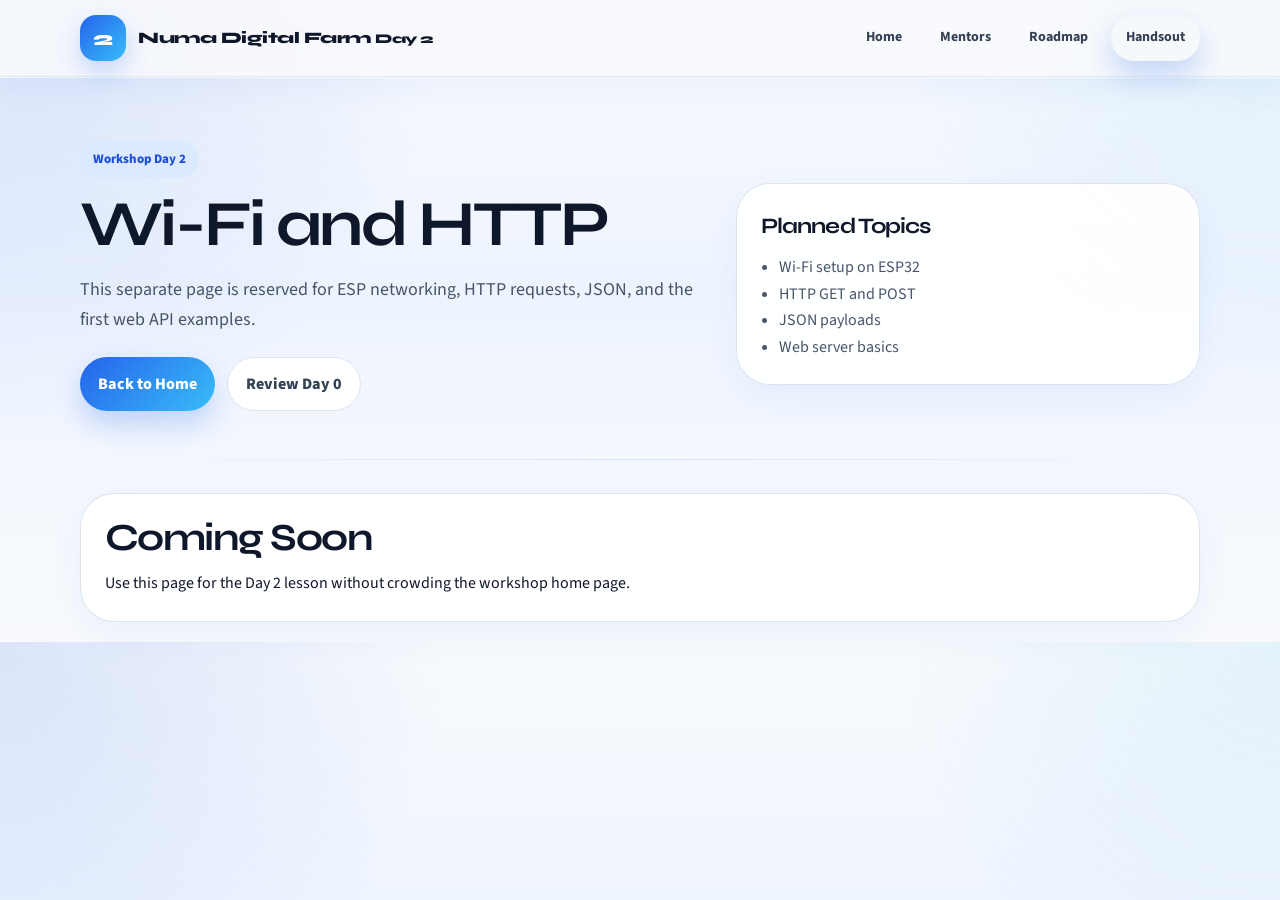
==== day2.html @ 46e3da44 "Add HTML and CSS files for Days 5 to 7 of the IoT Workshop, including navigation and content structu" ====
<!DOCTYPE html>
<html lang="en">
<head>
  <meta charset="UTF-8" />
  <meta name="viewport" content="width=device-width, initial-scale=1.0" />
  <title>Day 2 - IoT Workshop</title>
  <link href="https://fonts.googleapis.com/css2?family=Syne:wght@400;500;600;700;800&family=Source+Sans+Pro:wght@400;600;700&display=swap" rel="stylesheet">
  <link rel="stylesheet" href="styles.css" />
</head>
<body>
  <header class="topbar">
    <div class="container navbar">
      <a class="brand" href="index.html">
        <span class="brand-mark">2</span>
        <span>
          Numa Digital Farm
          <small>Day 2</small>
        </span>
      </a>
      <nav class="nav-links" aria-label="Primary navigation">
        <a href="index.html#home">Home</a>
        <a href="index.html#mentors">Mentors</a>
        <a href="index.html#roadmap">Roadmap</a>
        <details class="handsout-menu">
          <summary class="handsout-trigger btn btn-primary">Handsout</summary>
          <div class="handsout-dropdown" aria-label="Handsout days">
            <a href="day0.html">Day 0 - Foundation</a>
            <a href="day1.html">Day 1 - Arduino Basics</a>
            <a href="day2.html">Day 2 - Wi-Fi and HTTP</a>
            <a href="day3.html">Day 3 - MQTT Messaging</a>
            <a href="day4.html">Day 4 - Sensor Data</a>
            <a href="day5.html">Day 5 - ESP-NOW</a>
            <a href="day6.html">Day 6 - RFID and Modules</a>
            <a href="day7.html">Day 7 - Final Prototype</a>
          </div>
        </details>
      </nav>
    </div>
  </header>
  <main class="container">
    <section class="hero"><div class="hero-grid"><div><div class="badge">Workshop Day 2</div><h1>Wi-Fi and HTTP</h1><p class="lead">This separate page is reserved for ESP networking, HTTP requests, JSON, and the first web API examples.</p><div class="actions"><a class="btn btn-primary" href="index.html">Back to Home</a><a class="btn btn-ghost" href="day0.html">Review Day 0</a></div></div><aside class="panel"><h3>Planned Topics</h3><ul style="padding-left:18px;"><li>Wi-Fi setup on ESP32</li><li>HTTP GET and POST</li><li>JSON payloads</li><li>Web server basics</li></ul></aside></div></section>
    <section class="section"><div class="panel"><h2>Coming Soon</h2><p>Use this page for the Day 2 lesson without crowding the workshop home page.</p></div></section>
  </main>
</body>
</html>
---- styles.css ----
* {
  box-sizing: border-box;
  margin: 0;
  padding: 0;
}

:root {
  --primary: #2563eb;
  --primary-dark: #1d4ed8;
  --primary-soft: #dbeafe;
  --accent: #f59e0b;
  --accent-soft: #fef3c7;
  --text: #0f172a;
  --muted: #475569;
  --surface: #ffffff;
  --surface-alt: #f8fafc;
  --border: #dbe4ee;
  --shadow: 0 20px 45px rgba(37, 99, 235, 0.12);
  --radius: 24px;
}

html {
  scroll-behavior: smooth;
}

body {
  font-family: "Source Sans Pro", Arial, sans-serif;
  color: var(--text);
  line-height: 1.65;
  background:
    radial-gradient(circle at top left, rgba(37, 99, 235, 0.14), transparent 28rem),
    radial-gradient(circle at top right, rgba(14, 165, 233, 0.09), transparent 24rem),
    linear-gradient(180deg, #f8fafc 0%, #eef4ff 45%, #f8fafc 100%);
}

a {
  color: inherit;
  text-decoration: none;
}

img {
  max-width: 100%;
  display: block;
}

.container {
  width: min(1120px, calc(100% - 32px));
  margin: 0 auto;
}

.topbar {
  position: sticky;
  top: 0;
  z-index: 10;
  backdrop-filter: blur(16px);
  background: rgba(248, 250, 252, 0.85);
  border-bottom: 1px solid rgba(219, 228, 238, 0.85);
  box-shadow: 0 1px 0 rgba(255, 255, 255, 0.75), 0 12px 30px rgba(37, 99, 235, 0.05);
}

.navbar {
  min-height: 76px;
  display: flex;
  align-items: center;
  justify-content: space-between;
  gap: 18px;
}

.brand {
  display: flex;
  align-items: center;
  gap: 12px;
  font-family: Syne, Arial, sans-serif;
  font-weight: 800;
  letter-spacing: -0.03em;
}

.brand-mark {
  width: 46px;
  height: 46px;
  border-radius: 16px;
  display: grid;
  place-items: center;
  color: white;
  background: linear-gradient(135deg, var(--primary), #38bdf8);
  box-shadow: 0 10px 24px rgba(37, 99, 235, 0.24);
  font-size: 20px;
}

.nav-links {
  display: flex;
  flex-wrap: wrap;
  align-items: center;
  gap: 8px;
}

.nav-links a,
.nav-links button,
.nav-links summary {
  padding: 11px 15px;
  border-radius: 999px;
  font-size: 14px;
  font-weight: 700;
  color: #334155;
  transition: 0.2s ease;
}

.nav-links a:hover,
.nav-links button:hover,
.nav-links summary:hover {
  background: #dbeafe;
  color: var(--primary-dark);
}

.nav-links a:focus-visible,
.nav-links button:focus-visible,
.nav-links summary:focus-visible,
.handsout-dropdown a:focus-visible,
.btn:focus-visible {
  outline: 3px solid rgba(37, 99, 235, 0.28);
  outline-offset: 2px;
}

.nav-links button,
.nav-links summary {
  border: 0;
  background: transparent;
  cursor: pointer;
  list-style: none;
}

.nav-links summary::-webkit-details-marker {
  display: none;
}

.nav-links summary::marker {
  content: "";
}

.handsout-menu {
  position: relative;
}

.handsout-trigger {
  display: inline-flex;
  align-items: center;
  gap: 8px;
  color: white;
  background: linear-gradient(135deg, var(--primary), #38bdf8);
  box-shadow: 0 14px 28px rgba(37, 99, 235, 0.22);
  position: relative;
  overflow: hidden;
}

.handsout-trigger::after {
  content: "";
  position: absolute;
  inset: 0;
  background: linear-gradient(115deg, transparent 0%, rgba(255, 255, 255, 0.32) 48%, transparent 56%);
  transform: translateX(-120%);
  transition: transform 0.45s ease;
}

.handsout-menu:hover .handsout-trigger::after,
.handsout-menu[open] .handsout-trigger::after {
  transform: translateX(120%);
}

.handsout-trigger:hover,
.handsout-menu[open] .handsout-trigger {
  color: white;
  background: linear-gradient(135deg, var(--primary-dark), #0284c7);
}

.handsout-dropdown {
  position: absolute;
  top: calc(100% + 10px);
  right: 0;
  min-width: 220px;
  padding: 10px;
  border-radius: 20px;
  border: 1px solid var(--border);
  background: rgba(255, 255, 255, 0.98);
  box-shadow: var(--shadow);
  display: grid;
  gap: 6px;
  z-index: 20;
}

.handsout-dropdown a {
  padding: 10px 12px;
  border-radius: 14px;
  font-size: 13px;
  font-weight: 800;
  color: #334155;
}

.handsout-dropdown a:hover {
  background: #eff6ff;
  color: var(--primary-dark);
}

section.section,
section.hero {
  position: relative;
  scroll-margin-top: 96px;
}

section.section::before,
section.hero::before {
  content: "";
  position: absolute;
  left: 0;
  right: 0;
  top: 0;
  height: 1px;
  background: linear-gradient(90deg, transparent, rgba(37, 99, 235, 0.14), transparent);
  pointer-events: none;
}

section.section > .container,
section.hero > .container {
  position: relative;
  z-index: 1;
}

.hero {
  padding: 64px 0 32px;
}

.hero-grid {
  display: grid;
  grid-template-columns: 1.15fr 0.85fr;
  gap: 28px;
  align-items: center;
}

.badge {
  display: inline-flex;
  align-items: center;
  gap: 8px;
  padding: 8px 13px;
  border-radius: 999px;
  background: var(--primary-soft);
  color: var(--primary-dark);
  font-size: 13px;
  font-weight: 800;
  margin-bottom: 16px;
}

h1,
h2,
h3,
h4 {
  font-family: Syne, Arial, sans-serif;
  letter-spacing: -0.04em;
}

h1 {
  font-size: clamp(42px, 5vw, 68px);
  line-height: 0.98;
  margin-bottom: 18px;
}

h2 {
  font-size: clamp(28px, 3vw, 42px);
  line-height: 1.05;
  margin-bottom: 12px;
}

h3 {
  font-size: 22px;
  margin-bottom: 10px;
}

.lead {
  font-size: 18px;
  color: var(--muted);
  max-width: 720px;
}

.actions {
  display: flex;
  flex-wrap: wrap;
  gap: 12px;
  margin: 22px 0 16px;
}

.btn {
  display: inline-flex;
  align-items: center;
  justify-content: center;
  gap: 8px;
  padding: 13px 18px;
  border-radius: 999px;
  border: 0;
  font-weight: 800;
  cursor: pointer;
  transition: 0.22s ease;
}

.btn-primary {
  background: linear-gradient(135deg, var(--primary), #38bdf8);
  color: white;
  box-shadow: 0 14px 28px rgba(37, 99, 235, 0.24);
}

.btn-primary:hover {
  transform: translateY(-2px);
  box-shadow: 0 18px 32px rgba(37, 99, 235, 0.28);
}

.btn-ghost {
  background: white;
  border: 1px solid var(--border);
  color: #334155;
}

.btn-ghost:hover {
  background: #eff6ff;
  border-color: #bfdbfe;
}

.pills {
  display: flex;
  flex-wrap: wrap;
  gap: 10px;
}

.pill {
  padding: 8px 11px;
  border-radius: 999px;
  background: rgba(255, 255, 255, 0.86);
  border: 1px solid var(--border);
  color: #475569;
  font-size: 13px;
  font-weight: 700;
}

.panel {
  background: rgba(255, 255, 255, 0.92);
  border: 1px solid rgba(219, 228, 238, 0.95);
  border-radius: 34px;
  padding: 24px;
  box-shadow: var(--shadow);
}

.panel.soft {
  background: linear-gradient(135deg, rgba(204, 251, 241, 0.5), rgba(254, 243, 199, 0.4));
}

.hero-panel {
  background: rgba(255, 255, 255, 0.9);
  border: 1px solid rgba(219, 228, 238, 0.95);
  border-radius: 34px;
  padding: 24px;
  box-shadow: var(--shadow);
}

.hero-note {
  color: #64748b;
  font-size: 14px;
}

.home-hero {
  padding-top: 70px;
}

.kpi-grid,
.card-grid,
.page-grid,
.two-col,
.three-col {
  display: grid;
  gap: 16px;
}

.card-grid {
  grid-template-columns: repeat(3, 1fr);
}

.page-grid {
  grid-template-columns: repeat(4, 1fr);
}

.two-col {
  grid-template-columns: repeat(2, 1fr);
}

.three-col {
  grid-template-columns: repeat(3, 1fr);
}

.card,
.info-card,
.day-card,
.note,
.callout {
  background: rgba(255, 255, 255, 0.94);
  border: 1px solid var(--border);
  border-radius: var(--radius);
  padding: 18px;
  box-shadow: 0 12px 28px rgba(15, 23, 42, 0.06);
}

.trainer-card {
  min-height: 100%;
}

.mentor-band {
  display: grid;
  gap: 16px;
  padding: 18px;
  border-radius: 28px;
  border: 1px solid rgba(37, 99, 235, 0.12);
  background: linear-gradient(180deg, rgba(255, 255, 255, 0.9), rgba(239, 246, 255, 0.7));
}

.resource-banner {
  padding: 11px 16px;
  border-radius: 999px;
  border: 1px solid rgba(37, 99, 235, 0.14);
  background: linear-gradient(135deg, rgba(239, 246, 255, 0.95), rgba(219, 234, 254, 0.95));
  color: #1e3a8a;
  font-weight: 800;
  font-size: 14px;
  letter-spacing: -0.01em;
  text-align: center;
}

.mentor-grid {
  display: grid;
  grid-template-columns: repeat(2, minmax(0, 1fr));
  gap: 14px;
}

.mentor-card {
  display: flex;
  gap: 14px;
  align-items: flex-start;
  padding: 20px;
  border-radius: 24px;
  background: rgba(255, 255, 255, 0.92);
  border: 1px solid rgba(37, 99, 235, 0.12);
  box-shadow: none;
}

.mentor-card-left {
  border-top: 2px solid rgba(37, 99, 235, 0.38);
}

.mentor-card-right {
  border-top: 2px solid rgba(14, 165, 233, 0.34);
}

.trainer-meta {
  display: grid;
  gap: 8px;
}

.profile-links {
  display: flex;
  flex-wrap: wrap;
  gap: 8px;
  margin-top: 10px;
}

.profile-link {
  display: inline-flex;
  align-items: center;
  gap: 6px;
  padding: 8px 11px;
  border-radius: 999px;
  background: #eff6ff;
  color: #1d4ed8;
  font-size: 12px;
  font-weight: 800;
  border: 1px solid #dbeafe;
}

.profile-link.secondary {
  background: #f8fafc;
  color: #0f172a;
  border-color: var(--border);
}

.mentor-card .avatar {
  flex: 0 0 58px;
  width: 58px;
  height: 58px;
  border-radius: 20px;
  background: linear-gradient(135deg, var(--primary), #38bdf8);
  color: white;
  display: grid;
  place-items: center;
  font-weight: 900;
  font-size: 18px;
  box-shadow: 0 8px 18px rgba(37, 99, 235, 0.18);
}

.mentor-card h3 {
  margin-bottom: 4px;
}

.mentor-card p {
  margin-bottom: 0;
  line-height: 1.55;
}

.mentor-card .profile-links {
  margin-top: 8px;
}

.mentor-card .tag-row {
  margin-top: 8px;
}

.roadmap-grid {
  display: grid;
  grid-template-columns: repeat(4, 1fr);
  gap: 14px;
}

.roadmap-card {
  position: relative;
  overflow: hidden;
}

.roadmap-card h3 {
  font-size: 18px;
  margin-bottom: 8px;
}

.roadmap-card p {
  color: #64748b;
  font-size: 14px;
}

.roadmap-card .day-number {
  margin-bottom: 10px;
}

.roadmap-card .status-tag {
  display: inline-flex;
  align-items: center;
  gap: 6px;
  padding: 6px 10px;
  border-radius: 999px;
  background: #eff6ff;
  color: #1d4ed8;
  font-size: 11px;
  font-weight: 900;
  margin-top: 12px;
}

.stats-row {
  display: grid;
  grid-template-columns: repeat(3, minmax(0, 1fr));
  gap: 12px;
  margin-top: 18px;
}

.stat {
  padding: 14px;
  border-radius: 18px;
  background: linear-gradient(180deg, #f8fafc, #ffffff);
  border: 1px solid var(--border);
}

.stat strong {
  display: block;
  font-size: 20px;
  color: var(--primary-dark);
  margin-bottom: 4px;
}

.stat span {
  font-size: 13px;
  color: #64748b;
}

.day-card {
  position: relative;
  overflow: hidden;
  cursor: pointer;
  transition: 0.22s ease;
  min-height: 168px;
}

.day-card:hover {
  transform: translateY(-4px);
  border-color: #b6e8e0;
}

.day-number {
  display: inline-grid;
  place-items: center;
  width: 44px;
  height: 44px;
  border-radius: 16px;
  background: var(--primary-soft);
  color: var(--primary-dark);
  font-weight: 900;
  margin-bottom: 14px;
}

.locked {
  position: absolute;
  top: 16px;
  right: 16px;
  padding: 6px 10px;
  border-radius: 999px;
  background: #ffedd5;
  color: #9a3412;
  font-size: 12px;
  font-weight: 900;
}

.section {
  padding: 34px 0 20px;
}

.section-tight {
  padding-top: 28px;
}

.section + .section {
  margin-top: 10px;
}

.section-head {
  display: flex;
  align-items: end;
  justify-content: space-between;
  gap: 18px;
  margin-bottom: 20px;
}

.section-head p,
.card p,
.info-card p,
.note p,
.callout p,
li,
td {
  color: var(--muted);
}

.faq-list {
  display: grid;
  gap: 12px;
}

.faq-item {
  border: 1px solid var(--border);
  border-radius: 20px;
  background: rgba(255, 255, 255, 0.94);
  box-shadow: 0 12px 28px rgba(37, 99, 235, 0.06);
  overflow: hidden;
}

.faq-item summary {
  display: flex;
  align-items: center;
  justify-content: space-between;
  gap: 12px;
  padding: 16px 18px;
  cursor: pointer;
  font-weight: 800;
  color: #1e3a8a;
}

.faq-item summary::after {
  content: "+";
  font-size: 18px;
  line-height: 1;
  color: var(--primary-dark);
}

.faq-item[open] summary::after {
  content: "−";
}

.faq-item p {
  padding: 0 18px 18px;
  color: var(--muted);
}

.muted {
  color: var(--muted);
}

.table-wrap {
  overflow-x: auto;
  border: 1px solid rgba(219, 228, 238, 0.95);
  border-radius: 20px;
  background: white;
  margin: 14px 0;
  box-shadow: 0 10px 24px rgba(37, 99, 235, 0.04);
}

table {
  width: 100%;
  border-collapse: collapse;
  min-width: 680px;
}

th,
td {
  padding: 13px 14px;
  text-align: left;
  border-bottom: 1px solid var(--border);
  vertical-align: top;
  font-size: 14px;
}

th {
  background: #effdfa;
  color: #115e59;
  font-weight: 900;
}

tr:last-child td {
  border-bottom: 0;
}

.code-block,
.diagram,
.flow-box {
  background: linear-gradient(180deg, #0f172a, #111827);
  color: #e2e8f0;
  border-radius: 24px;
  padding: 18px;
  overflow-x: auto;
  margin: 14px 0;
  border: 1px solid rgba(37, 99, 235, 0.12);
}

.code-block pre,
.diagram,
.flow-box {
  font-family: "SFMono-Regular", Consolas, "Liberation Mono", monospace;
  font-size: 13px;
  line-height: 1.65;
  white-space: pre-wrap;
}

.tag-row {
  display: flex;
  flex-wrap: wrap;
  gap: 8px;
  margin-top: 10px;
}

.tag {
  display: inline-flex;
  align-items: center;
  gap: 6px;
  border-radius: 999px;
  padding: 6px 10px;
  background: #eff6ff;
  color: #1d4ed8;
  font-size: 12px;
  font-weight: 800;
}

.note {
  background: linear-gradient(135deg, rgba(219, 234, 254, 0.55), rgba(255, 255, 255, 0.82));
  border-left: 4px solid var(--primary);
}

.note.warning {
  background: linear-gradient(135deg, rgba(239, 246, 255, 0.75), rgba(255, 255, 255, 0.86));
  border-left-color: #ea580c;
}

.note.success {
  background: linear-gradient(135deg, rgba(219, 234, 254, 0.55), rgba(239, 246, 255, 0.75));
  border-left-color: var(--primary);
}

.panel.soft,
.hero-panel,
.card,
.info-card,
.day-card,
.note,
.callout,
.faq-item {
  backdrop-filter: blur(6px);
}

.panel,
.hero-panel,
.card,
.info-card,
.day-card,
.note,
.callout,
.faq-item {
  box-shadow: 0 14px 34px rgba(37, 99, 235, 0.06);
}

.footer {
  padding: 30px 0 40px;
  text-align: center;
  color: var(--muted);
}

.footer .panel {
  display: inline-block;
  min-width: min(800px, 100%);
}

@media (max-width: 920px) {
  .hero-grid,
  .two-col,
  .three-col,
  .card-grid,
  .page-grid,
  .roadmap-grid,
  .stats-row,
  .mentor-grid {
    grid-template-columns: 1fr 1fr;
  }
}

@media (max-width: 720px) {
  .navbar,
  .section-head,
  .hero-grid {
    grid-template-columns: 1fr;
    display: grid;
  }

  .nav-links {
    justify-content: flex-start;
  }

  .two-col,
  .three-col,
  .card-grid,
  .page-grid,
  .roadmap-grid,
  .stats-row,
  .mentor-grid,
  .mentor-card {
    grid-template-columns: 1fr;
  }

  .mentor-card {
    flex-direction: column;
  }

  .handsout-dropdown {
    position: static;
    min-width: 0;
    margin-top: 8px;
  }

  .footer .panel {
    min-width: 0;
  }
}
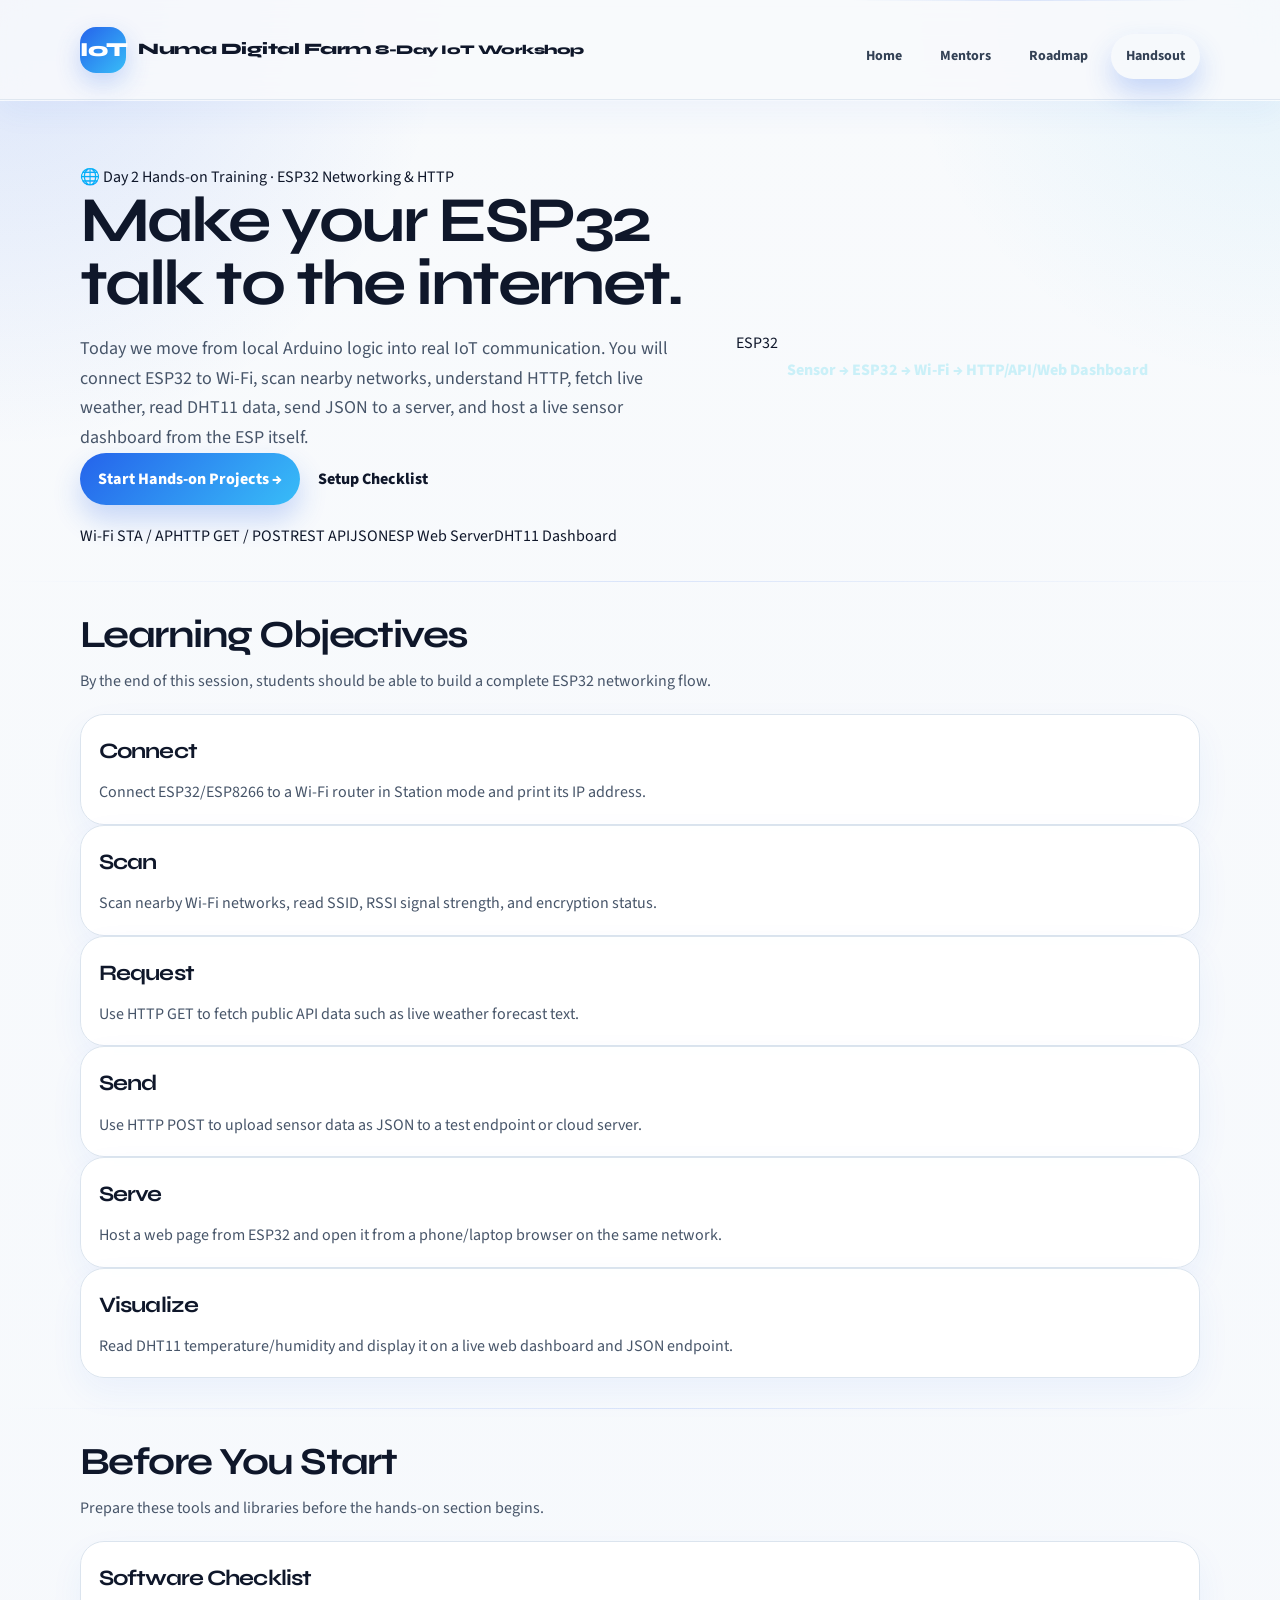
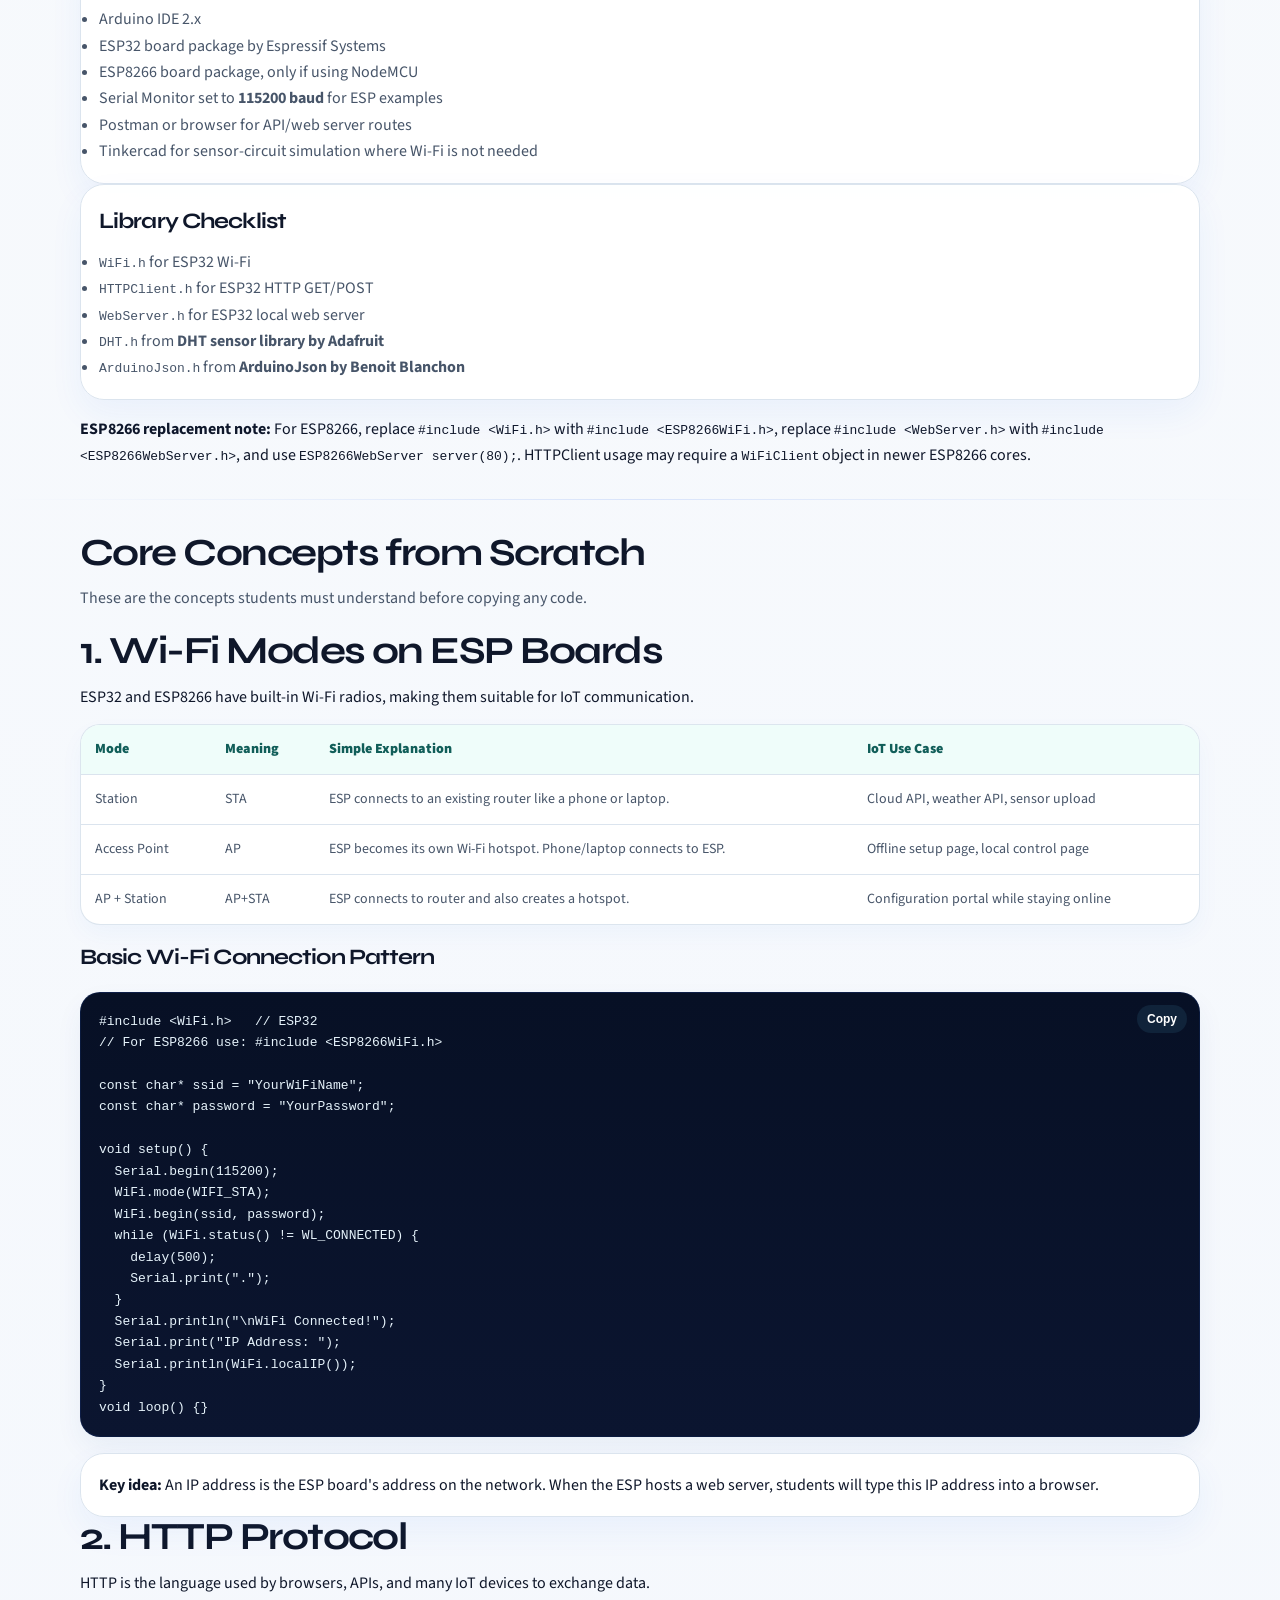
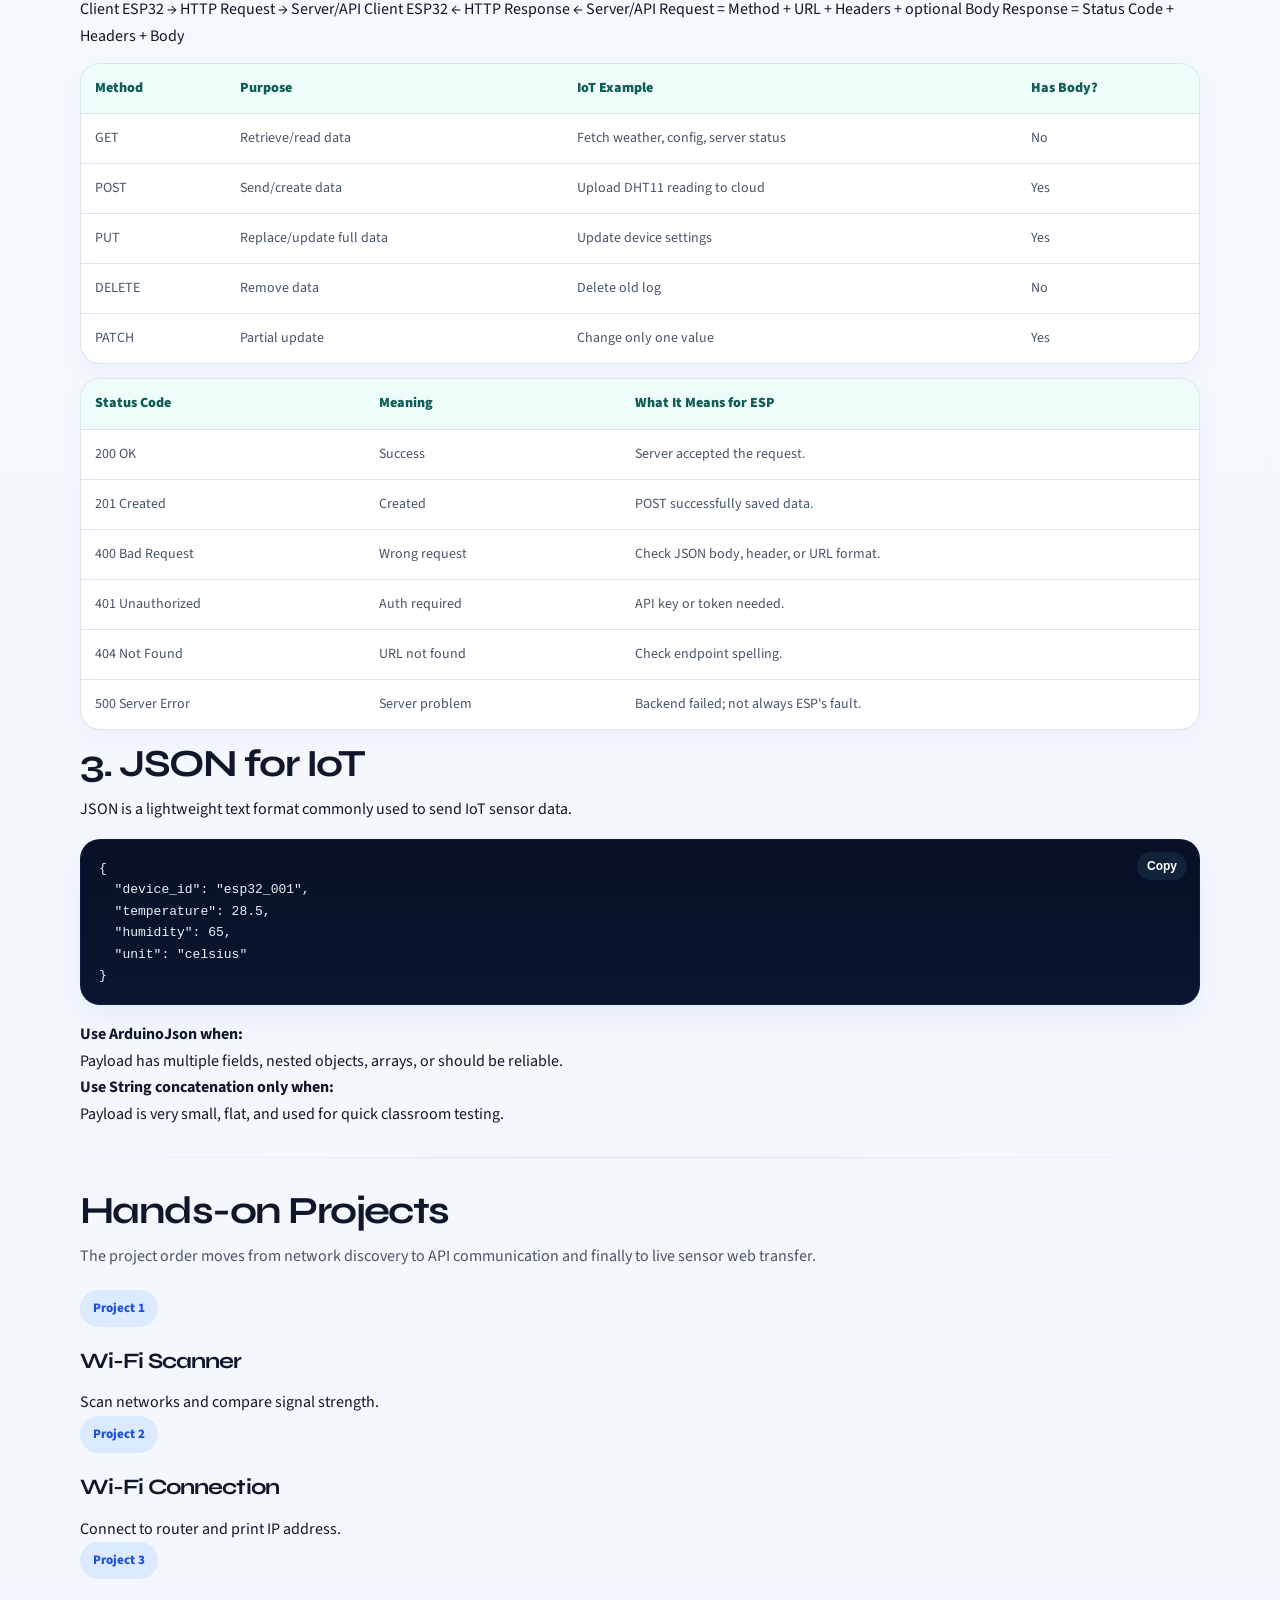
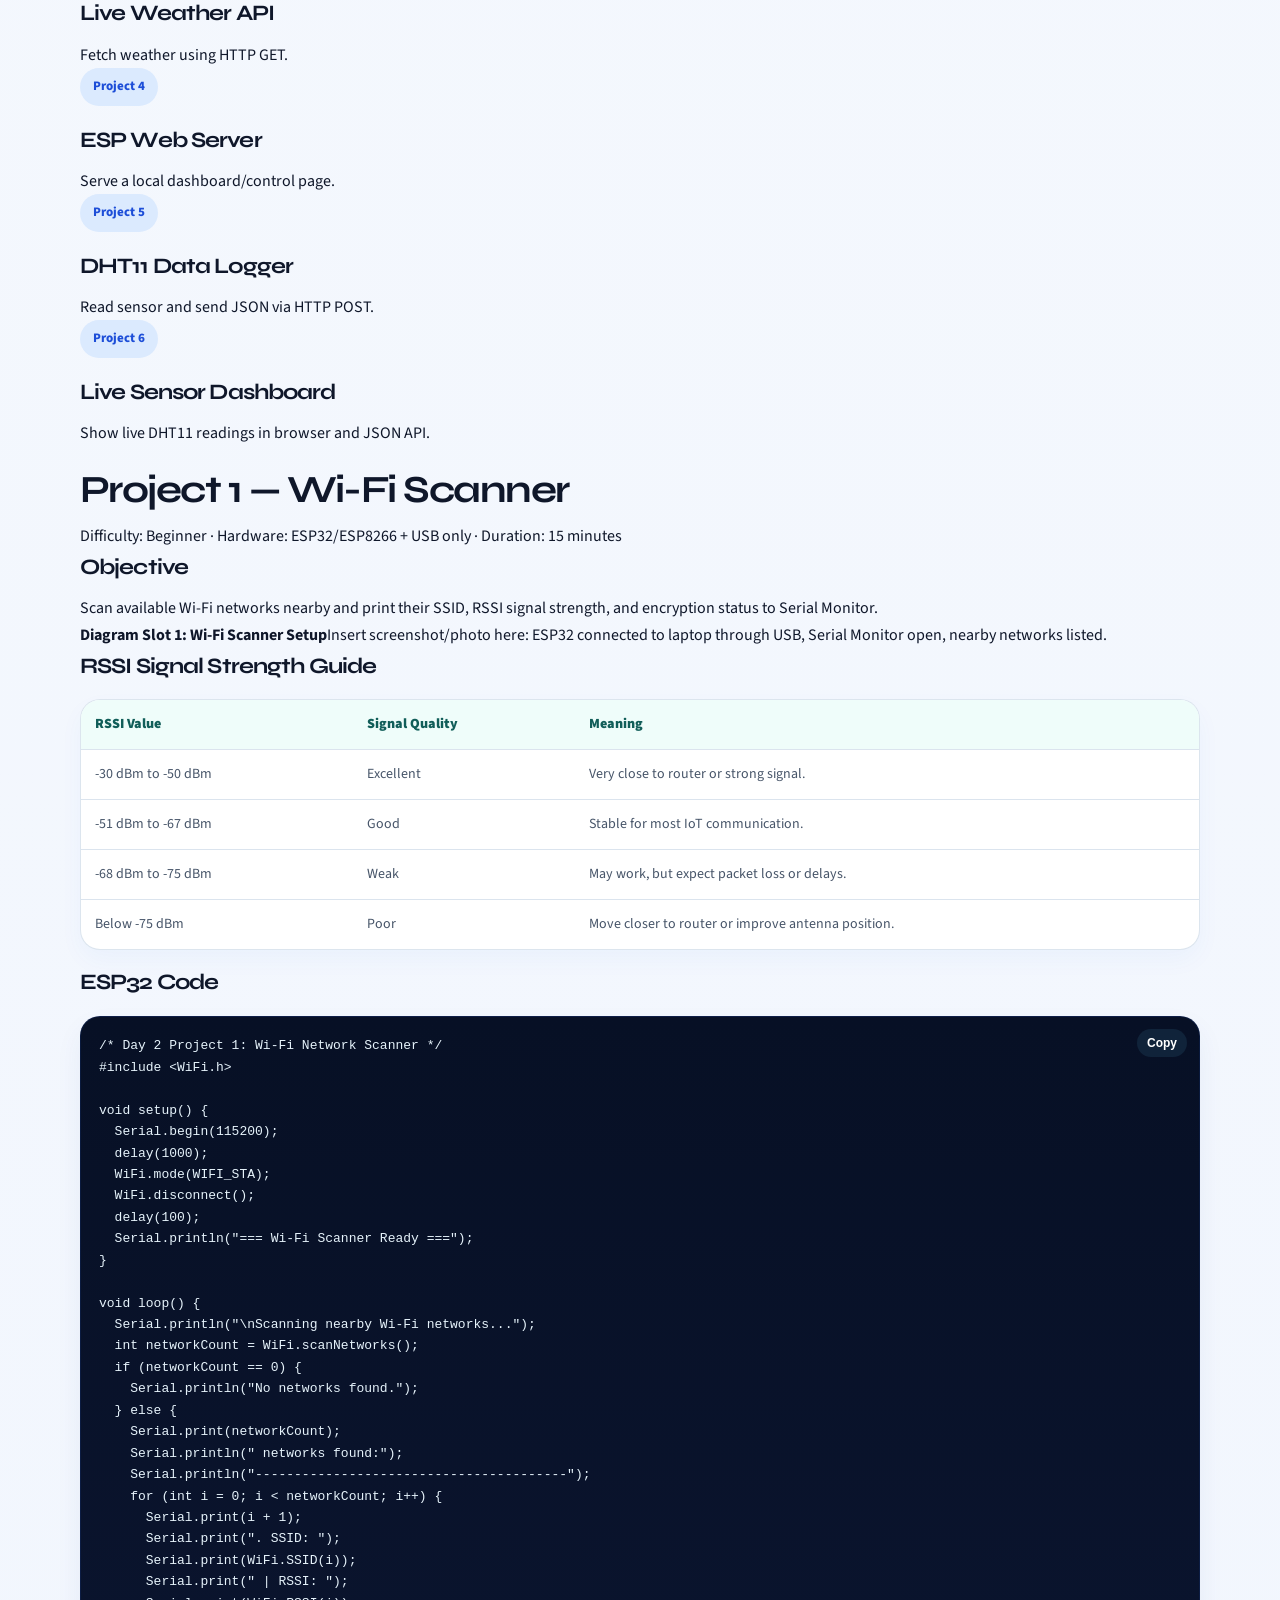
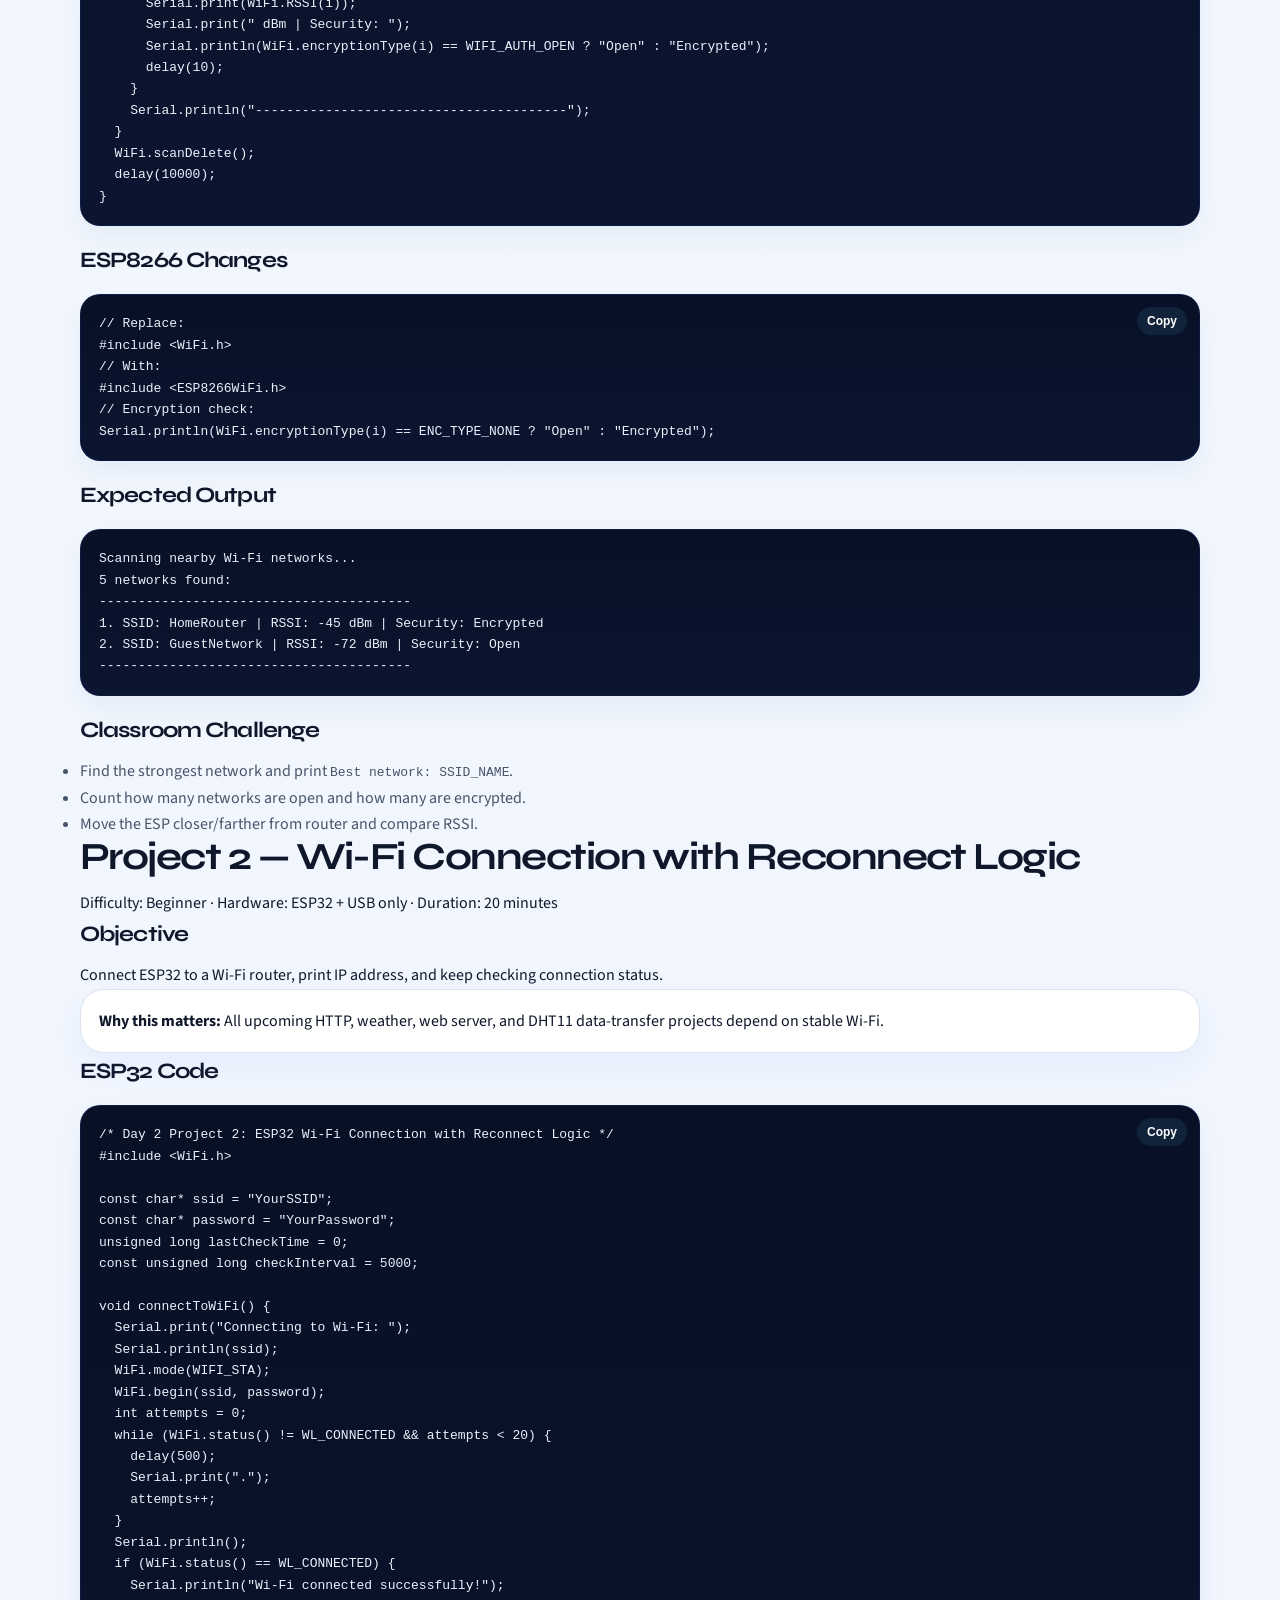
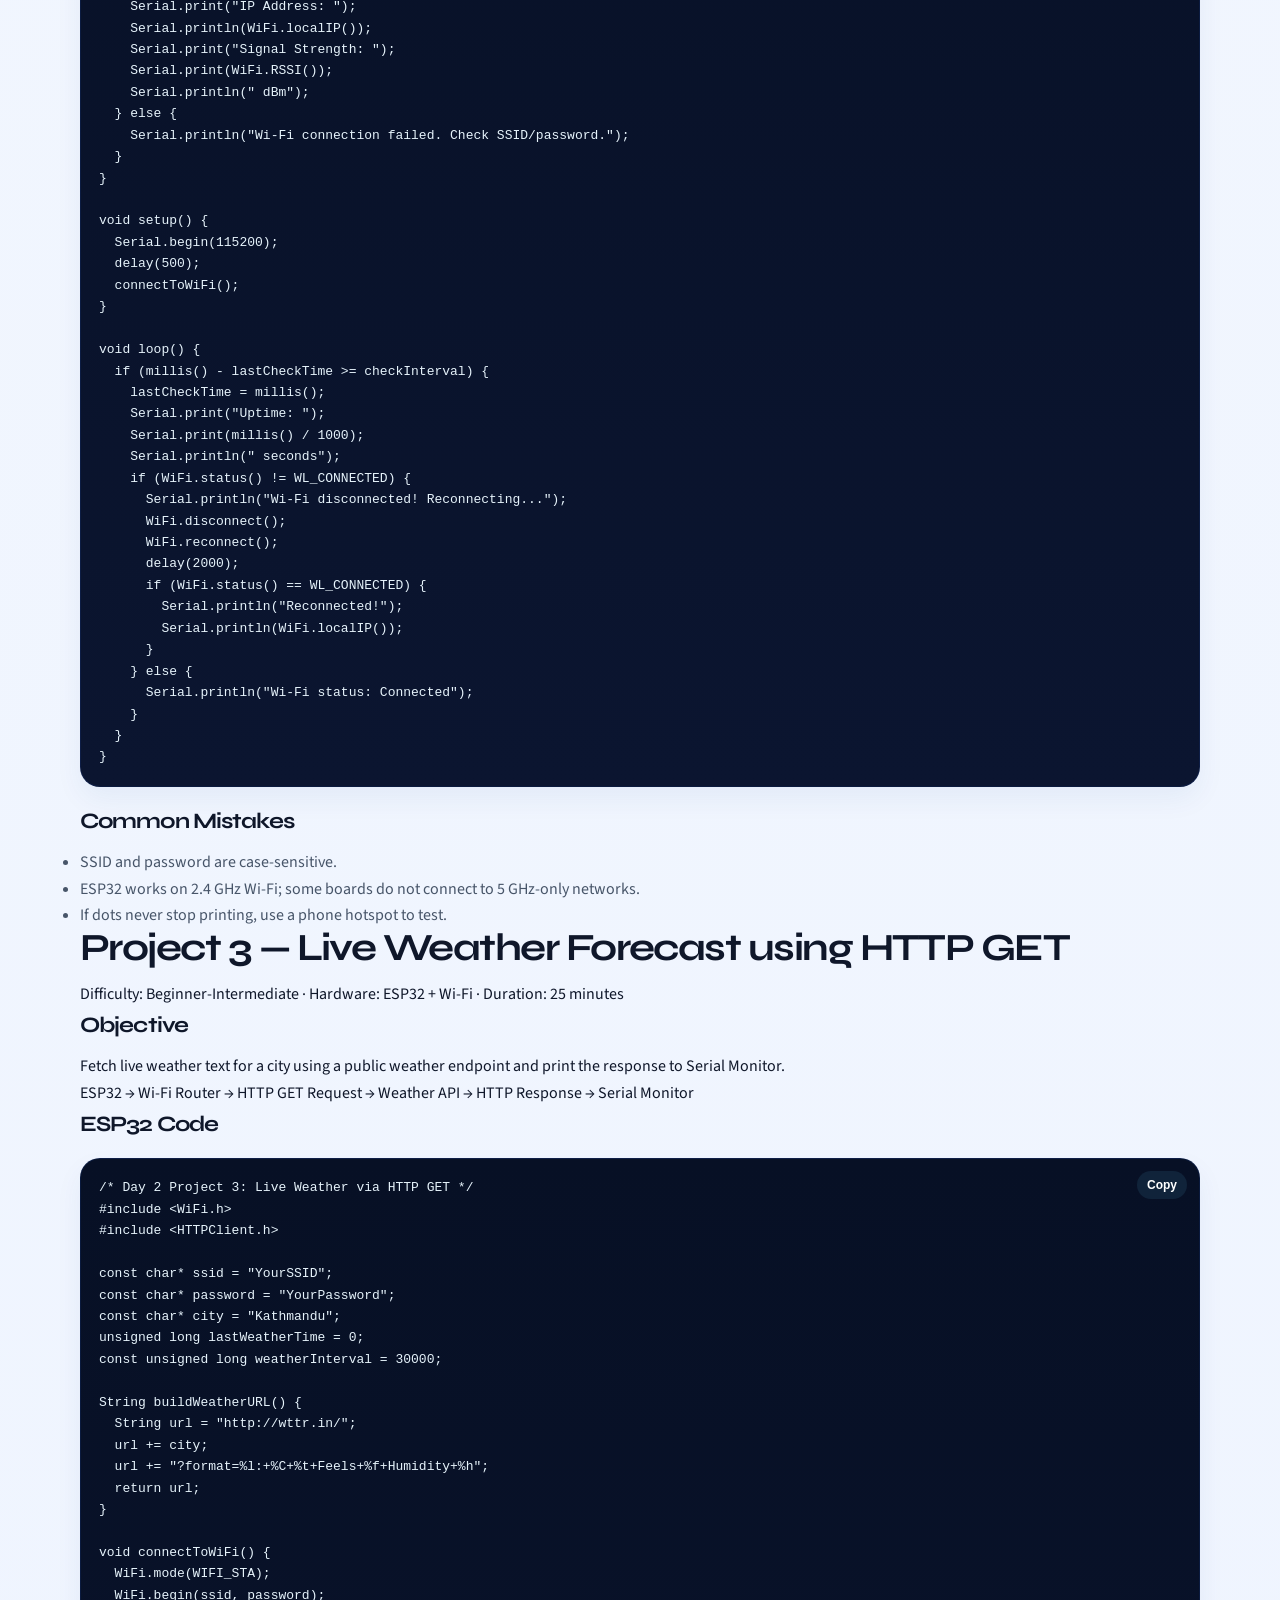
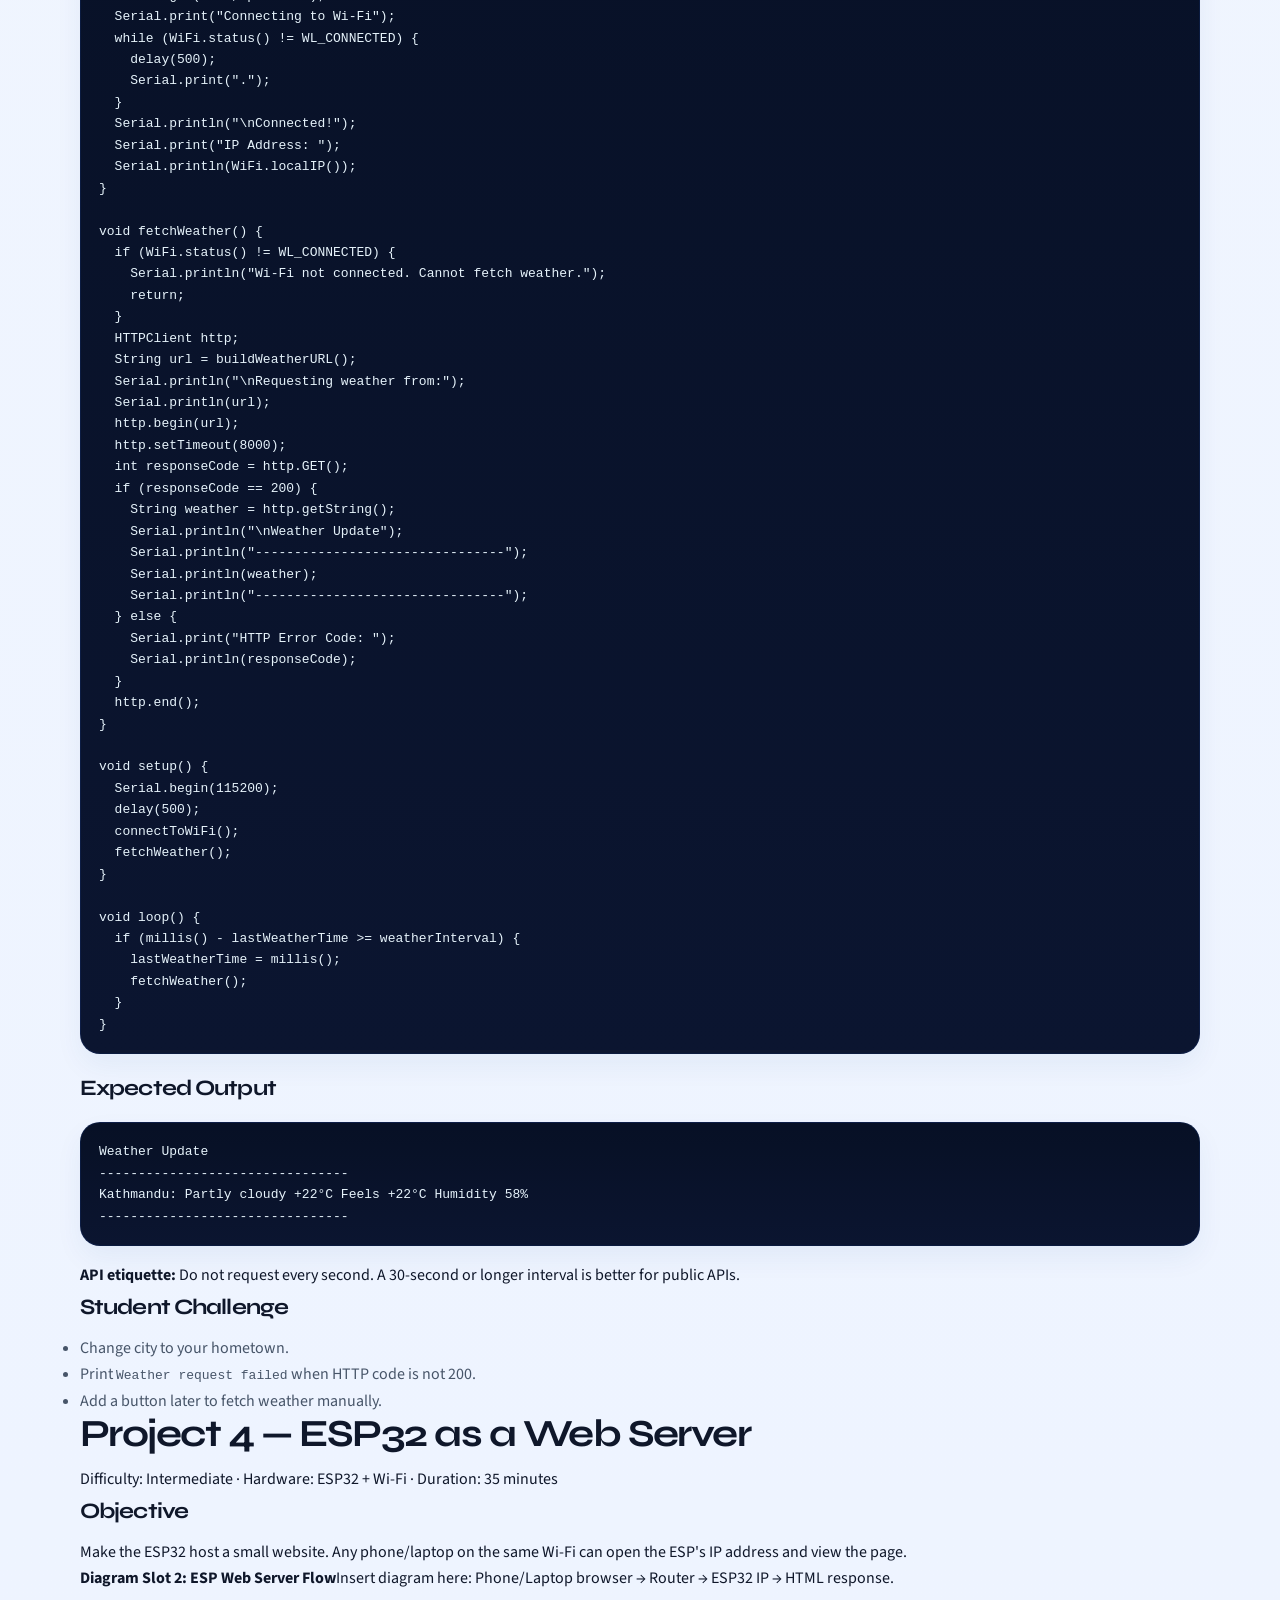
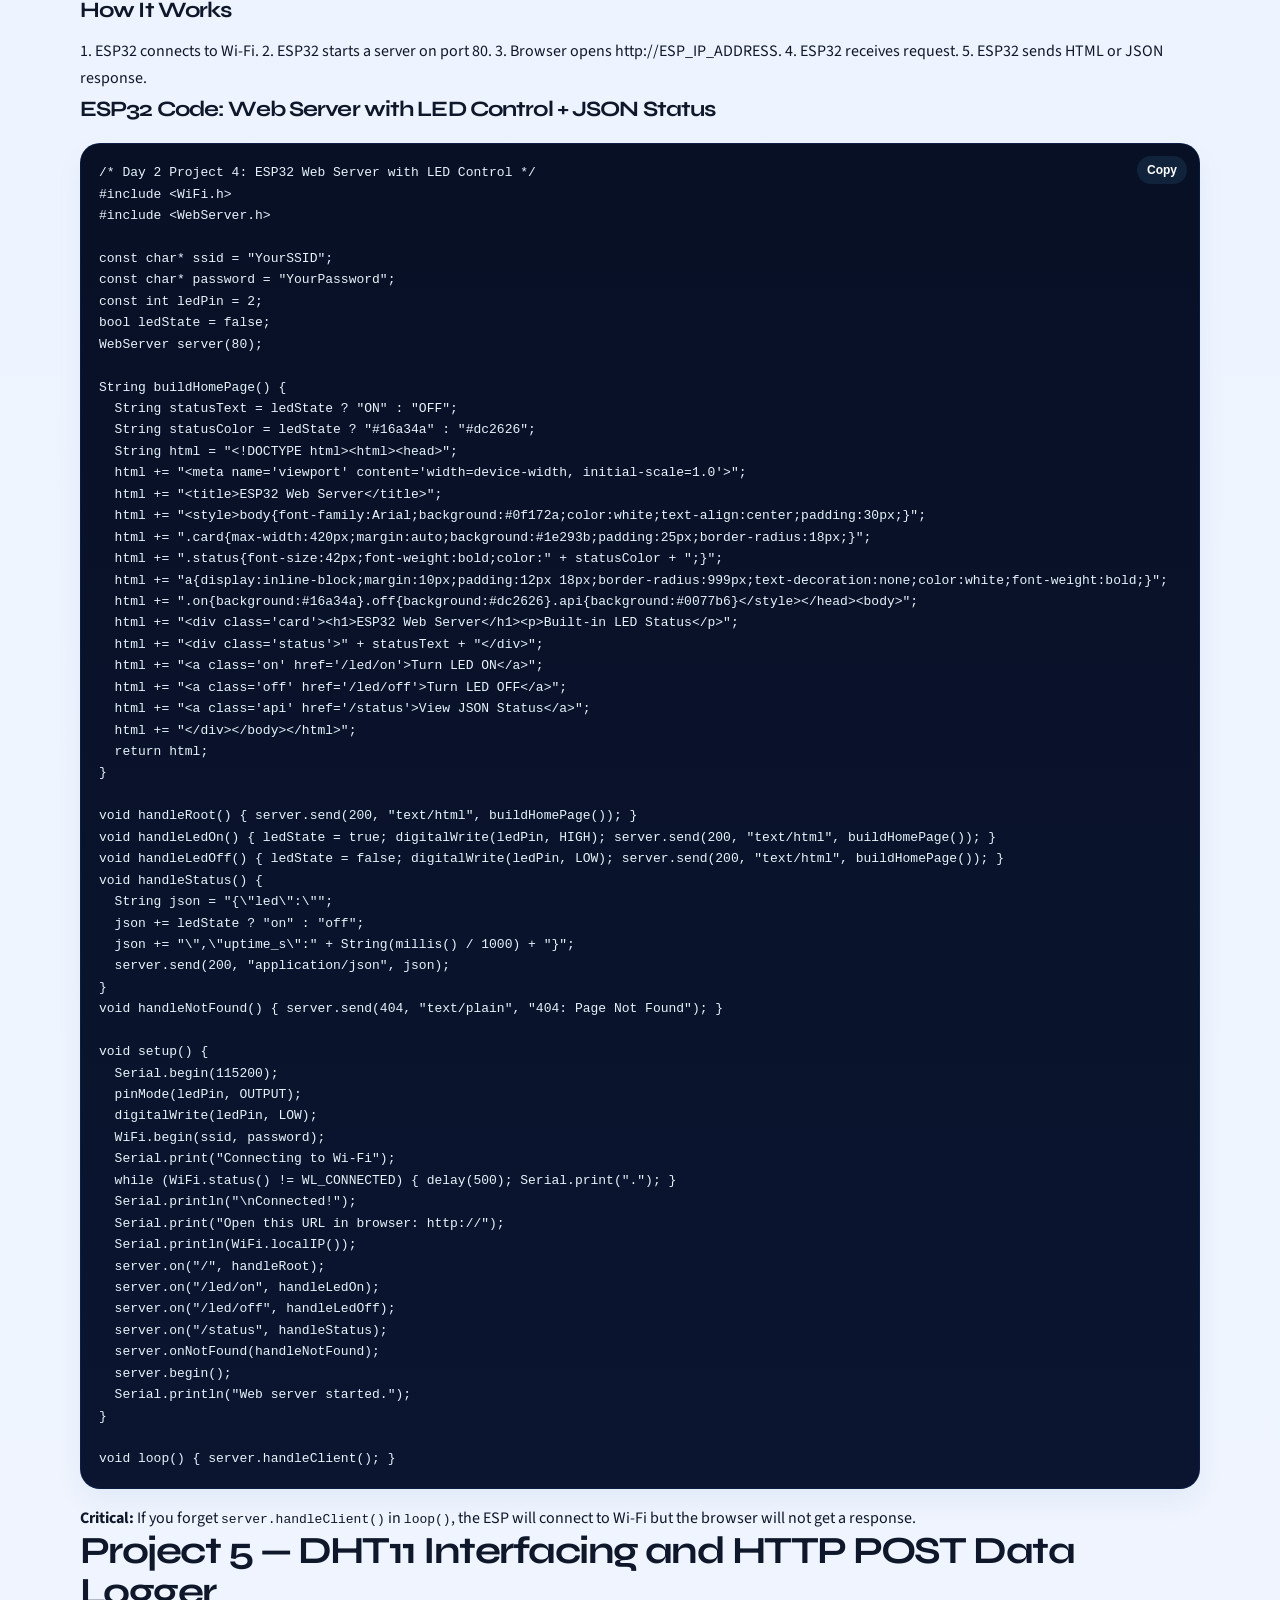
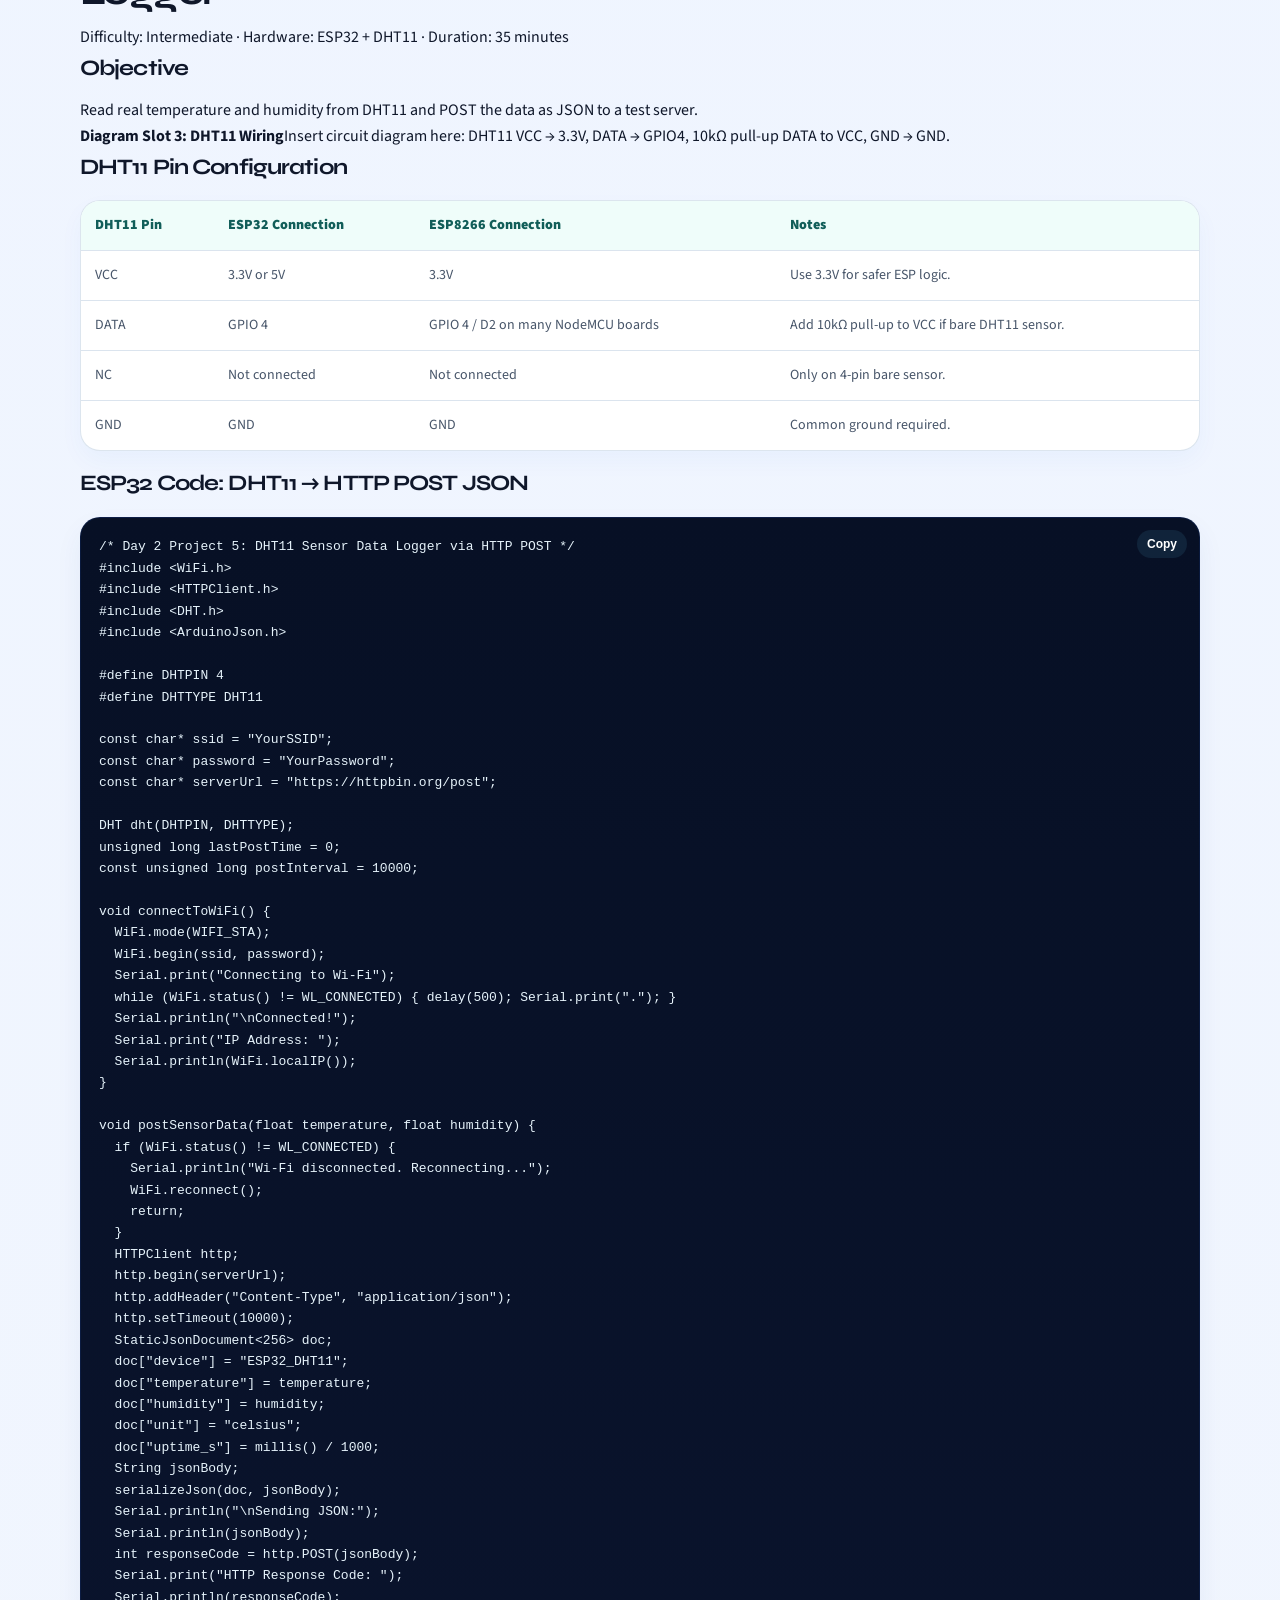
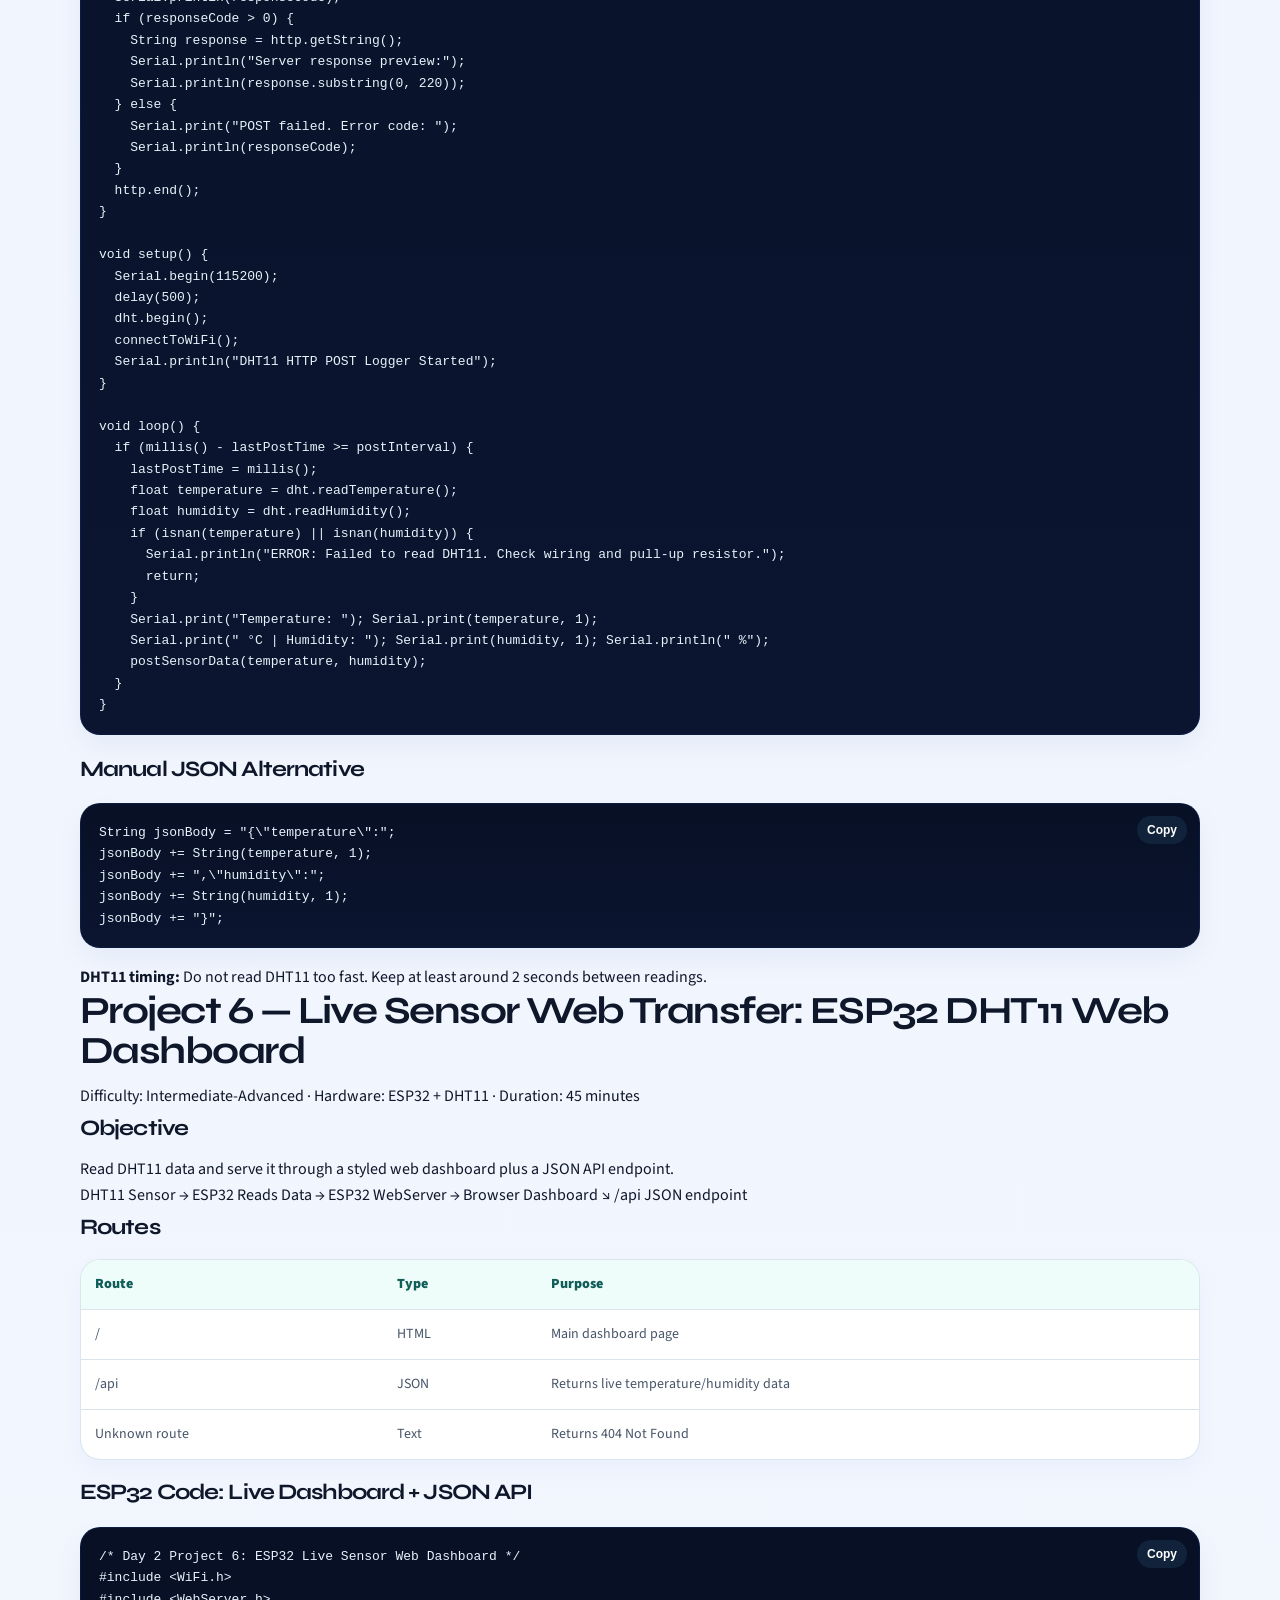
==== commit 1a5e9de5: "Add comprehensive ESP32 code verification report for 6 projects and 2 Tinkercad activities - Verifie" ====
--- a/day2.html
+++ b/day2.html
@@ -3,20 +3,21 @@
 <head>
   <meta charset="UTF-8" />
   <meta name="viewport" content="width=device-width, initial-scale=1.0" />
-  <title>Day 2 - IoT Workshop</title>
+  <title>Numa Digital Farm | Day 2 ESP32 Networking & HTTP Handout</title>
   <link href="https://fonts.googleapis.com/css2?family=Syne:wght@400;500;600;700;800&family=Source+Sans+Pro:wght@400;600;700&display=swap" rel="stylesheet">
-  <link rel="stylesheet" href="styles.css" />
+  <link rel="stylesheet" href="styles.css">
 </head>
 <body>
   <header class="topbar">
     <div class="container navbar">
-      <a class="brand" href="index.html">
-        <span class="brand-mark">2</span>
+      <a class="brand" href="index.html#home" aria-label="Go to home">
+        <span class="brand-mark">IoT</span>
         <span>
           Numa Digital Farm
-          <small>Day 2</small>
+          <small>8-Day IoT Workshop</small>
         </span>
       </a>
+      <section class="section" id="objectives">
       <nav class="nav-links" aria-label="Primary navigation">
         <a href="index.html#home">Home</a>
         <a href="index.html#mentors">Mentors</a>
@@ -37,9 +38,576 @@
       </nav>
     </div>
   </header>
-  <main class="container">
-    <section class="hero"><div class="hero-grid"><div><div class="badge">Workshop Day 2</div><h1>Wi-Fi and HTTP</h1><p class="lead">This separate page is reserved for ESP networking, HTTP requests, JSON, and the first web API examples.</p><div class="actions"><a class="btn btn-primary" href="index.html">Back to Home</a><a class="btn btn-ghost" href="day0.html">Review Day 0</a></div></div><aside class="panel"><h3>Planned Topics</h3><ul style="padding-left:18px;"><li>Wi-Fi setup on ESP32</li><li>HTTP GET and POST</li><li>JSON payloads</li><li>Web server basics</li></ul></aside></div></section>
-    <section class="section"><div class="panel"><h2>Coming Soon</h2><p>Use this page for the Day 2 lesson without crowding the workshop home page.</p></div></section>
+  <main id="top">
+    <section class="hero"><div class="container hero-grid"><div><div class="eyebrow">🌐 Day 2 Hands-on Training · ESP32 Networking & HTTP</div><h1>Make your ESP32 <span class="gradient-text">talk to the internet.</span></h1><p class="lead">Today we move from local Arduino logic into real IoT communication. You will connect ESP32 to Wi-Fi, scan nearby networks, understand HTTP, fetch live weather, read DHT11 data, send JSON to a server, and host a live sensor dashboard from the ESP itself.</p><div class="hero-actions"><a href="#projects" class="btn btn-primary">Start Hands-on Projects →</a><a href="#setup" class="btn btn-outline">Setup Checklist</a></div><div class="chip-row" style="margin-top:18px"><span class="chip">Wi-Fi STA / AP</span><span class="chip">HTTP GET / POST</span><span class="chip">REST API</span><span class="chip">JSON</span><span class="chip">ESP Web Server</span><span class="chip">DHT11 Dashboard</span></div></div><aside class="hero-card"><div class="wifi-visual"><div class="wifi-rings"></div><div class="mini-board">ESP32</div><div class="signal-bars"><span></span><span></span><span></span><span></span></div><p style="position:relative;z-index:2;text-align:center;color:#caf0f8;font-weight:800">Sensor → ESP32 → Wi-Fi → HTTP/API/Web Dashboard</p></div></aside></div></section>
+    <section class="section" id="objectives"><div class="container"><div class="section-head"><div><h2>Learning Objectives</h2><p>By the end of this session, students should be able to build a complete ESP32 networking flow.</p></div></div><div class="grid-3"><div class="card"><h3>Connect</h3><p>Connect ESP32/ESP8266 to a Wi-Fi router in Station mode and print its IP address.</p></div><div class="card"><h3>Scan</h3><p>Scan nearby Wi-Fi networks, read SSID, RSSI signal strength, and encryption status.</p></div><div class="card"><h3>Request</h3><p>Use HTTP GET to fetch public API data such as live weather forecast text.</p></div><div class="card"><h3>Send</h3><p>Use HTTP POST to upload sensor data as JSON to a test endpoint or cloud server.</p></div><div class="card"><h3>Serve</h3><p>Host a web page from ESP32 and open it from a phone/laptop browser on the same network.</p></div><div class="card"><h3>Visualize</h3><p>Read DHT11 temperature/humidity and display it on a live web dashboard and JSON endpoint.</p></div></div></div></section>
+    <section class="section" id="setup"><div class="container"><div class="section-head"><div><h2>Before You Start</h2><p>Prepare these tools and libraries before the hands-on section begins.</p></div></div><div class="grid-2"><div class="card"><h3>Software Checklist</h3><ul><li>Arduino IDE 2.x</li><li>ESP32 board package by Espressif Systems</li><li>ESP8266 board package, only if using NodeMCU</li><li>Serial Monitor set to <strong>115200 baud</strong> for ESP examples</li><li>Postman or browser for API/web server routes</li><li>Tinkercad for sensor-circuit simulation where Wi-Fi is not needed</li></ul></div><div class="card"><h3>Library Checklist</h3><ul><li><code>WiFi.h</code> for ESP32 Wi-Fi</li><li><code>HTTPClient.h</code> for ESP32 HTTP GET/POST</li><li><code>WebServer.h</code> for ESP32 local web server</li><li><code>DHT.h</code> from <strong>DHT sensor library by Adafruit</strong></li><li><code>ArduinoJson.h</code> from <strong>ArduinoJson by Benoit Blanchon</strong></li></ul></div></div><div class="notice" style="margin-top:16px"><strong>ESP8266 replacement note:</strong> For ESP8266, replace <code>#include &lt;WiFi.h&gt;</code> with <code>#include &lt;ESP8266WiFi.h&gt;</code>, replace <code>#include &lt;WebServer.h&gt;</code> with <code>#include &lt;ESP8266WebServer.h&gt;</code>, and use <code>ESP8266WebServer server(80);</code>. HTTPClient usage may require a <code>WiFiClient</code> object in newer ESP8266 cores.</div></div></section>
+    <section class="section" id="concepts"><div class="container"><div class="section-head"><div><h2>Core Concepts from Scratch</h2><p>These are the concepts students must understand before copying any code.</p></div></div>
+      <div class="project"><h2>1. Wi-Fi Modes on ESP Boards</h2><p class="meta">ESP32 and ESP8266 have built-in Wi-Fi radios, making them suitable for IoT communication.</p><div class="table-wrap"><table><thead><tr><th>Mode</th><th>Meaning</th><th>Simple Explanation</th><th>IoT Use Case</th></tr></thead><tbody><tr><td>Station</td><td>STA</td><td>ESP connects to an existing router like a phone or laptop.</td><td>Cloud API, weather API, sensor upload</td></tr><tr><td>Access Point</td><td>AP</td><td>ESP becomes its own Wi-Fi hotspot. Phone/laptop connects to ESP.</td><td>Offline setup page, local control page</td></tr><tr><td>AP + Station</td><td>AP+STA</td><td>ESP connects to router and also creates a hotspot.</td><td>Configuration portal while staying online</td></tr></tbody></table></div><h3>Basic Wi-Fi Connection Pattern</h3><div class="code-box"><button class="copy-btn" onclick="copyCode(this)">Copy</button><pre>#include &lt;WiFi.h&gt;   // ESP32
+// For ESP8266 use: #include &lt;ESP8266WiFi.h&gt;
+
+const char* ssid = "YourWiFiName";
+const char* password = "YourPassword";
+
+void setup() {
+  Serial.begin(115200);
+  WiFi.mode(WIFI_STA);
+  WiFi.begin(ssid, password);
+  while (WiFi.status() != WL_CONNECTED) {
+    delay(500);
+    Serial.print(".");
+  }
+  Serial.println("\nWiFi Connected!");
+  Serial.print("IP Address: ");
+  Serial.println(WiFi.localIP());
+}
+void loop() {}</pre></div><div class="callout"><strong>Key idea:</strong> An IP address is the ESP board's address on the network. When the ESP hosts a web server, students will type this IP address into a browser.</div></div>
+      <div class="project"><h2>2. HTTP Protocol</h2><p class="meta">HTTP is the language used by browsers, APIs, and many IoT devices to exchange data.</p><div class="flow">Client ESP32  →  HTTP Request  →  Server/API
+Client ESP32  ←  HTTP Response ←  Server/API
+
+Request = Method + URL + Headers + optional Body
+Response = Status Code + Headers + Body</div><div class="table-wrap"><table><thead><tr><th>Method</th><th>Purpose</th><th>IoT Example</th><th>Has Body?</th></tr></thead><tbody><tr><td>GET</td><td>Retrieve/read data</td><td>Fetch weather, config, server status</td><td>No</td></tr><tr><td>POST</td><td>Send/create data</td><td>Upload DHT11 reading to cloud</td><td>Yes</td></tr><tr><td>PUT</td><td>Replace/update full data</td><td>Update device settings</td><td>Yes</td></tr><tr><td>DELETE</td><td>Remove data</td><td>Delete old log</td><td>No</td></tr><tr><td>PATCH</td><td>Partial update</td><td>Change only one value</td><td>Yes</td></tr></tbody></table></div><div class="table-wrap"><table><thead><tr><th>Status Code</th><th>Meaning</th><th>What It Means for ESP</th></tr></thead><tbody><tr><td>200 OK</td><td>Success</td><td>Server accepted the request.</td></tr><tr><td>201 Created</td><td>Created</td><td>POST successfully saved data.</td></tr><tr><td>400 Bad Request</td><td>Wrong request</td><td>Check JSON body, header, or URL format.</td></tr><tr><td>401 Unauthorized</td><td>Auth required</td><td>API key or token needed.</td></tr><tr><td>404 Not Found</td><td>URL not found</td><td>Check endpoint spelling.</td></tr><tr><td>500 Server Error</td><td>Server problem</td><td>Backend failed; not always ESP's fault.</td></tr></tbody></table></div></div>
+      <div class="project"><h2>3. JSON for IoT</h2><p class="meta">JSON is a lightweight text format commonly used to send IoT sensor data.</p><div class="code-box"><button class="copy-btn" onclick="copyCode(this)">Copy</button><pre>{
+  "device_id": "esp32_001",
+  "temperature": 28.5,
+  "humidity": 65,
+  "unit": "celsius"
+}</pre></div><div class="grid-2"><div class="success"><strong>Use ArduinoJson when:</strong><br>Payload has multiple fields, nested objects, arrays, or should be reliable.</div><div class="notice"><strong>Use String concatenation only when:</strong><br>Payload is very small, flat, and used for quick classroom testing.</div></div></div>
+    </div></section>
+    <section class="section" id="projects"><div class="container"><div class="section-head"><div><h2>Hands-on Projects</h2><p>The project order moves from network discovery to API communication and finally to live sensor web transfer.</p></div></div><div class="grid-3" style="margin-bottom:24px"><div class="project-card"><span class="badge">Project 1</span><h3>Wi-Fi Scanner</h3><p>Scan networks and compare signal strength.</p></div><div class="project-card"><span class="badge">Project 2</span><h3>Wi-Fi Connection</h3><p>Connect to router and print IP address.</p></div><div class="project-card"><span class="badge">Project 3</span><h3>Live Weather API</h3><p>Fetch weather using HTTP GET.</p></div><div class="project-card"><span class="badge">Project 4</span><h3>ESP Web Server</h3><p>Serve a local dashboard/control page.</p></div><div class="project-card"><span class="badge">Project 5</span><h3>DHT11 Data Logger</h3><p>Read sensor and send JSON via HTTP POST.</p></div><div class="project-card"><span class="badge">Project 6</span><h3>Live Sensor Dashboard</h3><p>Show live DHT11 readings in browser and JSON API.</p></div></div>
+      <article class="project" id="p1"><h2>Project 1 — Wi-Fi Scanner</h2><p class="meta">Difficulty: Beginner · Hardware: ESP32/ESP8266 + USB only · Duration: 15 minutes</p><h3>Objective</h3><p>Scan available Wi-Fi networks nearby and print their SSID, RSSI signal strength, and encryption status to Serial Monitor.</p><div class="diagram-slot"><div><strong>Diagram Slot 1: Wi-Fi Scanner Setup</strong>Insert screenshot/photo here: ESP32 connected to laptop through USB, Serial Monitor open, nearby networks listed.</div></div><h3>RSSI Signal Strength Guide</h3><div class="table-wrap"><table><thead><tr><th>RSSI Value</th><th>Signal Quality</th><th>Meaning</th></tr></thead><tbody><tr><td>-30 dBm to -50 dBm</td><td>Excellent</td><td>Very close to router or strong signal.</td></tr><tr><td>-51 dBm to -67 dBm</td><td>Good</td><td>Stable for most IoT communication.</td></tr><tr><td>-68 dBm to -75 dBm</td><td>Weak</td><td>May work, but expect packet loss or delays.</td></tr><tr><td>Below -75 dBm</td><td>Poor</td><td>Move closer to router or improve antenna position.</td></tr></tbody></table></div><h3>ESP32 Code</h3><div class="code-box"><button class="copy-btn" onclick="copyCode(this)">Copy</button><pre>/* Day 2 Project 1: Wi-Fi Network Scanner */
+#include &lt;WiFi.h&gt;
+
+void setup() {
+  Serial.begin(115200);
+  delay(1000);
+  WiFi.mode(WIFI_STA);
+  WiFi.disconnect();
+  delay(100);
+  Serial.println("=== Wi-Fi Scanner Ready ===");
+}
+
+void loop() {
+  Serial.println("\nScanning nearby Wi-Fi networks...");
+  int networkCount = WiFi.scanNetworks();
+  if (networkCount == 0) {
+    Serial.println("No networks found.");
+  } else {
+    Serial.print(networkCount);
+    Serial.println(" networks found:");
+    Serial.println("----------------------------------------");
+    for (int i = 0; i &lt; networkCount; i++) {
+      Serial.print(i + 1);
+      Serial.print(". SSID: ");
+      Serial.print(WiFi.SSID(i));
+      Serial.print(" | RSSI: ");
+      Serial.print(WiFi.RSSI(i));
+      Serial.print(" dBm | Security: ");
+      Serial.println(WiFi.encryptionType(i) == WIFI_AUTH_OPEN ? "Open" : "Encrypted");
+      delay(10);
+    }
+    Serial.println("----------------------------------------");
+  }
+  WiFi.scanDelete();
+  delay(10000);
+}</pre></div><h3>ESP8266 Changes</h3><div class="code-box"><button class="copy-btn" onclick="copyCode(this)">Copy</button><pre>// Replace:
+#include &lt;WiFi.h&gt;
+// With:
+#include &lt;ESP8266WiFi.h&gt;
+// Encryption check:
+Serial.println(WiFi.encryptionType(i) == ENC_TYPE_NONE ? "Open" : "Encrypted");</pre></div><h3>Expected Output</h3><div class="code-box"><pre>Scanning nearby Wi-Fi networks...
+5 networks found:
+----------------------------------------
+1. SSID: HomeRouter | RSSI: -45 dBm | Security: Encrypted
+2. SSID: GuestNetwork | RSSI: -72 dBm | Security: Open
+----------------------------------------</pre></div><h3>Classroom Challenge</h3><ul><li>Find the strongest network and print <code>Best network: SSID_NAME</code>.</li><li>Count how many networks are open and how many are encrypted.</li><li>Move the ESP closer/farther from router and compare RSSI.</li></ul></article>
+      <article class="project" id="p2"><h2>Project 2 — Wi-Fi Connection with Reconnect Logic</h2><p class="meta">Difficulty: Beginner · Hardware: ESP32 + USB only · Duration: 20 minutes</p><h3>Objective</h3><p>Connect ESP32 to a Wi-Fi router, print IP address, and keep checking connection status.</p><div class="callout"><strong>Why this matters:</strong> All upcoming HTTP, weather, web server, and DHT11 data-transfer projects depend on stable Wi-Fi.</div><h3>ESP32 Code</h3><div class="code-box"><button class="copy-btn" onclick="copyCode(this)">Copy</button><pre>/* Day 2 Project 2: ESP32 Wi-Fi Connection with Reconnect Logic */
+#include &lt;WiFi.h&gt;
+
+const char* ssid = "YourSSID";
+const char* password = "YourPassword";
+unsigned long lastCheckTime = 0;
+const unsigned long checkInterval = 5000;
+
+void connectToWiFi() {
+  Serial.print("Connecting to Wi-Fi: ");
+  Serial.println(ssid);
+  WiFi.mode(WIFI_STA);
+  WiFi.begin(ssid, password);
+  int attempts = 0;
+  while (WiFi.status() != WL_CONNECTED &amp;&amp; attempts &lt; 20) {
+    delay(500);
+    Serial.print(".");
+    attempts++;
+  }
+  Serial.println();
+  if (WiFi.status() == WL_CONNECTED) {
+    Serial.println("Wi-Fi connected successfully!");
+    Serial.print("IP Address: ");
+    Serial.println(WiFi.localIP());
+    Serial.print("Signal Strength: ");
+    Serial.print(WiFi.RSSI());
+    Serial.println(" dBm");
+  } else {
+    Serial.println("Wi-Fi connection failed. Check SSID/password.");
+  }
+}
+
+void setup() {
+  Serial.begin(115200);
+  delay(500);
+  connectToWiFi();
+}
+
+void loop() {
+  if (millis() - lastCheckTime &gt;= checkInterval) {
+    lastCheckTime = millis();
+    Serial.print("Uptime: ");
+    Serial.print(millis() / 1000);
+    Serial.println(" seconds");
+    if (WiFi.status() != WL_CONNECTED) {
+      Serial.println("Wi-Fi disconnected! Reconnecting...");
+      WiFi.disconnect();
+      WiFi.reconnect();
+      delay(2000);
+      if (WiFi.status() == WL_CONNECTED) {
+        Serial.println("Reconnected!");
+        Serial.println(WiFi.localIP());
+      }
+    } else {
+      Serial.println("Wi-Fi status: Connected");
+    }
+  }
+}</pre></div><h3>Common Mistakes</h3><ul><li>SSID and password are case-sensitive.</li><li>ESP32 works on 2.4 GHz Wi-Fi; some boards do not connect to 5 GHz-only networks.</li><li>If dots never stop printing, use a phone hotspot to test.</li></ul></article>
+      <article class="project" id="p3"><h2>Project 3 — Live Weather Forecast using HTTP GET</h2><p class="meta">Difficulty: Beginner-Intermediate · Hardware: ESP32 + Wi-Fi · Duration: 25 minutes</p><h3>Objective</h3><p>Fetch live weather text for a city using a public weather endpoint and print the response to Serial Monitor.</p><div class="flow">ESP32 → Wi-Fi Router → HTTP GET Request → Weather API → HTTP Response → Serial Monitor</div><h3>ESP32 Code</h3><div class="code-box"><button class="copy-btn" onclick="copyCode(this)">Copy</button><pre>/* Day 2 Project 3: Live Weather via HTTP GET */
+#include &lt;WiFi.h&gt;
+#include &lt;HTTPClient.h&gt;
+
+const char* ssid = "YourSSID";
+const char* password = "YourPassword";
+const char* city = "Kathmandu";
+unsigned long lastWeatherTime = 0;
+const unsigned long weatherInterval = 30000;
+
+String buildWeatherURL() {
+  String url = "http://wttr.in/";
+  url += city;
+  url += "?format=%l:+%C+%t+Feels+%f+Humidity+%h";
+  return url;
+}
+
+void connectToWiFi() {
+  WiFi.mode(WIFI_STA);
+  WiFi.begin(ssid, password);
+  Serial.print("Connecting to Wi-Fi");
+  while (WiFi.status() != WL_CONNECTED) {
+    delay(500);
+    Serial.print(".");
+  }
+  Serial.println("\nConnected!");
+  Serial.print("IP Address: ");
+  Serial.println(WiFi.localIP());
+}
+
+void fetchWeather() {
+  if (WiFi.status() != WL_CONNECTED) {
+    Serial.println("Wi-Fi not connected. Cannot fetch weather.");
+    return;
+  }
+  HTTPClient http;
+  String url = buildWeatherURL();
+  Serial.println("\nRequesting weather from:");
+  Serial.println(url);
+  http.begin(url);
+  http.setTimeout(8000);
+  int responseCode = http.GET();
+  if (responseCode == 200) {
+    String weather = http.getString();
+    Serial.println("\nWeather Update");
+    Serial.println("--------------------------------");
+    Serial.println(weather);
+    Serial.println("--------------------------------");
+  } else {
+    Serial.print("HTTP Error Code: ");
+    Serial.println(responseCode);
+  }
+  http.end();
+}
+
+void setup() {
+  Serial.begin(115200);
+  delay(500);
+  connectToWiFi();
+  fetchWeather();
+}
+
+void loop() {
+  if (millis() - lastWeatherTime &gt;= weatherInterval) {
+    lastWeatherTime = millis();
+    fetchWeather();
+  }
+}</pre></div><h3>Expected Output</h3><div class="code-box"><pre>Weather Update
+--------------------------------
+Kathmandu: Partly cloudy +22°C Feels +22°C Humidity 58%
+--------------------------------</pre></div><div class="notice"><strong>API etiquette:</strong> Do not request every second. A 30-second or longer interval is better for public APIs.</div><h3>Student Challenge</h3><ul><li>Change city to your hometown.</li><li>Print <code>Weather request failed</code> when HTTP code is not 200.</li><li>Add a button later to fetch weather manually.</li></ul></article>
+      <article class="project" id="p4"><h2>Project 4 — ESP32 as a Web Server</h2><p class="meta">Difficulty: Intermediate · Hardware: ESP32 + Wi-Fi · Duration: 35 minutes</p><h3>Objective</h3><p>Make the ESP32 host a small website. Any phone/laptop on the same Wi-Fi can open the ESP's IP address and view the page.</p><div class="diagram-slot"><div><strong>Diagram Slot 2: ESP Web Server Flow</strong>Insert diagram here: Phone/Laptop browser → Router → ESP32 IP → HTML response.</div></div><h3>How It Works</h3><div class="flow">1. ESP32 connects to Wi-Fi.
+2. ESP32 starts a server on port 80.
+3. Browser opens http://ESP_IP_ADDRESS.
+4. ESP32 receives request.
+5. ESP32 sends HTML or JSON response.</div><h3>ESP32 Code: Web Server with LED Control + JSON Status</h3><div class="code-box"><button class="copy-btn" onclick="copyCode(this)">Copy</button><pre>/* Day 2 Project 4: ESP32 Web Server with LED Control */
+#include &lt;WiFi.h&gt;
+#include &lt;WebServer.h&gt;
+
+const char* ssid = "YourSSID";
+const char* password = "YourPassword";
+const int ledPin = 2;
+bool ledState = false;
+WebServer server(80);
+
+String buildHomePage() {
+  String statusText = ledState ? "ON" : "OFF";
+  String statusColor = ledState ? "#16a34a" : "#dc2626";
+  String html = "&lt;!DOCTYPE html&gt;&lt;html&gt;&lt;head&gt;";
+  html += "&lt;meta name='viewport' content='width=device-width, initial-scale=1.0'&gt;";
+  html += "&lt;title&gt;ESP32 Web Server&lt;/title&gt;";
+  html += "&lt;style&gt;body{font-family:Arial;background:#0f172a;color:white;text-align:center;padding:30px;}";
+  html += ".card{max-width:420px;margin:auto;background:#1e293b;padding:25px;border-radius:18px;}";
+  html += ".status{font-size:42px;font-weight:bold;color:" + statusColor + ";}";
+  html += "a{display:inline-block;margin:10px;padding:12px 18px;border-radius:999px;text-decoration:none;color:white;font-weight:bold;}";
+  html += ".on{background:#16a34a}.off{background:#dc2626}.api{background:#0077b6}&lt;/style&gt;&lt;/head&gt;&lt;body&gt;";
+  html += "&lt;div class='card'&gt;&lt;h1&gt;ESP32 Web Server&lt;/h1&gt;&lt;p&gt;Built-in LED Status&lt;/p&gt;";
+  html += "&lt;div class='status'&gt;" + statusText + "&lt;/div&gt;";
+  html += "&lt;a class='on' href='/led/on'&gt;Turn LED ON&lt;/a&gt;";
+  html += "&lt;a class='off' href='/led/off'&gt;Turn LED OFF&lt;/a&gt;";
+  html += "&lt;a class='api' href='/status'&gt;View JSON Status&lt;/a&gt;";
+  html += "&lt;/div&gt;&lt;/body&gt;&lt;/html&gt;";
+  return html;
+}
+
+void handleRoot() { server.send(200, "text/html", buildHomePage()); }
+void handleLedOn() { ledState = true; digitalWrite(ledPin, HIGH); server.send(200, "text/html", buildHomePage()); }
+void handleLedOff() { ledState = false; digitalWrite(ledPin, LOW); server.send(200, "text/html", buildHomePage()); }
+void handleStatus() {
+  String json = "{\"led\":\"";
+  json += ledState ? "on" : "off";
+  json += "\",\"uptime_s\":" + String(millis() / 1000) + "}";
+  server.send(200, "application/json", json);
+}
+void handleNotFound() { server.send(404, "text/plain", "404: Page Not Found"); }
+
+void setup() {
+  Serial.begin(115200);
+  pinMode(ledPin, OUTPUT);
+  digitalWrite(ledPin, LOW);
+  WiFi.begin(ssid, password);
+  Serial.print("Connecting to Wi-Fi");
+  while (WiFi.status() != WL_CONNECTED) { delay(500); Serial.print("."); }
+  Serial.println("\nConnected!");
+  Serial.print("Open this URL in browser: http://");
+  Serial.println(WiFi.localIP());
+  server.on("/", handleRoot);
+  server.on("/led/on", handleLedOn);
+  server.on("/led/off", handleLedOff);
+  server.on("/status", handleStatus);
+  server.onNotFound(handleNotFound);
+  server.begin();
+  Serial.println("Web server started.");
+}
+
+void loop() { server.handleClient(); }</pre></div><div class="danger"><strong>Critical:</strong> If you forget <code>server.handleClient()</code> in <code>loop()</code>, the ESP will connect to Wi-Fi but the browser will not get a response.</div></article>
+      <article class="project" id="p5"><h2>Project 5 — DHT11 Interfacing and HTTP POST Data Logger</h2><p class="meta">Difficulty: Intermediate · Hardware: ESP32 + DHT11 · Duration: 35 minutes</p><h3>Objective</h3><p>Read real temperature and humidity from DHT11 and POST the data as JSON to a test server.</p><div class="diagram-slot"><div><strong>Diagram Slot 3: DHT11 Wiring</strong>Insert circuit diagram here: DHT11 VCC → 3.3V, DATA → GPIO4, 10kΩ pull-up DATA to VCC, GND → GND.</div></div><h3>DHT11 Pin Configuration</h3><div class="table-wrap"><table><thead><tr><th>DHT11 Pin</th><th>ESP32 Connection</th><th>ESP8266 Connection</th><th>Notes</th></tr></thead><tbody><tr><td>VCC</td><td>3.3V or 5V</td><td>3.3V</td><td>Use 3.3V for safer ESP logic.</td></tr><tr><td>DATA</td><td>GPIO 4</td><td>GPIO 4 / D2 on many NodeMCU boards</td><td>Add 10kΩ pull-up to VCC if bare DHT11 sensor.</td></tr><tr><td>NC</td><td>Not connected</td><td>Not connected</td><td>Only on 4-pin bare sensor.</td></tr><tr><td>GND</td><td>GND</td><td>GND</td><td>Common ground required.</td></tr></tbody></table></div><h3>ESP32 Code: DHT11 → HTTP POST JSON</h3><div class="code-box"><button class="copy-btn" onclick="copyCode(this)">Copy</button><pre>/* Day 2 Project 5: DHT11 Sensor Data Logger via HTTP POST */
+#include &lt;WiFi.h&gt;
+#include &lt;HTTPClient.h&gt;
+#include &lt;DHT.h&gt;
+#include &lt;ArduinoJson.h&gt;
+
+#define DHTPIN 4
+#define DHTTYPE DHT11
+
+const char* ssid = "YourSSID";
+const char* password = "YourPassword";
+const char* serverUrl = "https://httpbin.org/post";
+
+DHT dht(DHTPIN, DHTTYPE);
+unsigned long lastPostTime = 0;
+const unsigned long postInterval = 10000;
+
+void connectToWiFi() {
+  WiFi.mode(WIFI_STA);
+  WiFi.begin(ssid, password);
+  Serial.print("Connecting to Wi-Fi");
+  while (WiFi.status() != WL_CONNECTED) { delay(500); Serial.print("."); }
+  Serial.println("\nConnected!");
+  Serial.print("IP Address: ");
+  Serial.println(WiFi.localIP());
+}
+
+void postSensorData(float temperature, float humidity) {
+  if (WiFi.status() != WL_CONNECTED) {
+    Serial.println("Wi-Fi disconnected. Reconnecting...");
+    WiFi.reconnect();
+    return;
+  }
+  HTTPClient http;
+  http.begin(serverUrl);
+  http.addHeader("Content-Type", "application/json");
+  http.setTimeout(10000);
+  StaticJsonDocument&lt;256&gt; doc;
+  doc["device"] = "ESP32_DHT11";
+  doc["temperature"] = temperature;
+  doc["humidity"] = humidity;
+  doc["unit"] = "celsius";
+  doc["uptime_s"] = millis() / 1000;
+  String jsonBody;
+  serializeJson(doc, jsonBody);
+  Serial.println("\nSending JSON:");
+  Serial.println(jsonBody);
+  int responseCode = http.POST(jsonBody);
+  Serial.print("HTTP Response Code: ");
+  Serial.println(responseCode);
+  if (responseCode &gt; 0) {
+    String response = http.getString();
+    Serial.println("Server response preview:");
+    Serial.println(response.substring(0, 220));
+  } else {
+    Serial.print("POST failed. Error code: ");
+    Serial.println(responseCode);
+  }
+  http.end();
+}
+
+void setup() {
+  Serial.begin(115200);
+  delay(500);
+  dht.begin();
+  connectToWiFi();
+  Serial.println("DHT11 HTTP POST Logger Started");
+}
+
+void loop() {
+  if (millis() - lastPostTime &gt;= postInterval) {
+    lastPostTime = millis();
+    float temperature = dht.readTemperature();
+    float humidity = dht.readHumidity();
+    if (isnan(temperature) || isnan(humidity)) {
+      Serial.println("ERROR: Failed to read DHT11. Check wiring and pull-up resistor.");
+      return;
+    }
+    Serial.print("Temperature: "); Serial.print(temperature, 1);
+    Serial.print(" °C | Humidity: "); Serial.print(humidity, 1); Serial.println(" %");
+    postSensorData(temperature, humidity);
+  }
+}</pre></div><h3>Manual JSON Alternative</h3><div class="code-box"><button class="copy-btn" onclick="copyCode(this)">Copy</button><pre>String jsonBody = "{\"temperature\":";
+jsonBody += String(temperature, 1);
+jsonBody += ",\"humidity\":";
+jsonBody += String(humidity, 1);
+jsonBody += "}";</pre></div><div class="notice"><strong>DHT11 timing:</strong> Do not read DHT11 too fast. Keep at least around 2 seconds between readings.</div></article>
+      <article class="project" id="p6"><h2>Project 6 — Live Sensor Web Transfer: ESP32 DHT11 Web Dashboard</h2><p class="meta">Difficulty: Intermediate-Advanced · Hardware: ESP32 + DHT11 · Duration: 45 minutes</p><h3>Objective</h3><p>Read DHT11 data and serve it through a styled web dashboard plus a JSON API endpoint.</p><div class="flow">DHT11 Sensor → ESP32 Reads Data → ESP32 WebServer → Browser Dashboard
+                                      ↘ /api JSON endpoint</div><h3>Routes</h3><div class="table-wrap"><table><thead><tr><th>Route</th><th>Type</th><th>Purpose</th></tr></thead><tbody><tr><td>/</td><td>HTML</td><td>Main dashboard page</td></tr><tr><td>/api</td><td>JSON</td><td>Returns live temperature/humidity data</td></tr><tr><td>Unknown route</td><td>Text</td><td>Returns 404 Not Found</td></tr></tbody></table></div><h3>ESP32 Code: Live Dashboard + JSON API</h3><div class="code-box"><button class="copy-btn" onclick="copyCode(this)">Copy</button><pre>/* Day 2 Project 6: ESP32 Live Sensor Web Dashboard */
+#include &lt;WiFi.h&gt;
+#include &lt;WebServer.h&gt;
+#include &lt;DHT.h&gt;
+
+#define DHTPIN 4
+#define DHTTYPE DHT11
+#define LED_PIN 2
+
+const char* ssid = "YourSSID";
+const char* password = "YourPassword";
+
+DHT dht(DHTPIN, DHTTYPE);
+WebServer server(80);
+
+float lastTemperature = 0.0;
+float lastHumidity = 0.0;
+bool sensorOk = false;
+unsigned long lastReadTime = 0;
+const unsigned long readInterval = 2000;
+
+String getComfortStatus(float temp, float hum) {
+  if (!sensorOk) return "Sensor Error";
+  if (temp &gt; 32) return "Hot";
+  if (temp &lt; 18) return "Cold";
+  if (hum &gt; 75) return "Humid";
+  return "Comfortable";
+}
+
+String buildDashboard() {
+  String status = getComfortStatus(lastTemperature, lastHumidity);
+  String badgeColor = sensorOk ? "#16a34a" : "#dc2626";
+  String html = "&lt;!DOCTYPE html&gt;&lt;html&gt;&lt;head&gt;&lt;meta charset='UTF-8'&gt;";
+  html += "&lt;meta name='viewport' content='width=device-width, initial-scale=1.0'&gt;";
+  html += "&lt;meta http-equiv='refresh' content='5'&gt;";
+  html += "&lt;title&gt;ESP32 DHT11 Dashboard&lt;/title&gt;";
+  html += "&lt;style&gt;body{margin:0;font-family:Arial;background:linear-gradient(135deg,#0f172a,#123a5f);color:white;text-align:center;}";
+  html += "header{padding:25px;background:#0077b6}.grid{display:flex;justify-content:center;gap:24px;flex-wrap:wrap;padding:36px 18px;}";
+  html += ".card{width:230px;background:rgba(255,255,255,.1);border:1px solid rgba(255,255,255,.15);border-radius:20px;padding:24px;box-shadow:0 14px 32px rgba(0,0,0,.25);}";
+  html += ".value{font-size:48px;color:#90e0ef;font-weight:bold;margin:10px 0}.label{color:#cbd5e1;text-transform:uppercase;font-size:13px;letter-spacing:1px;}";
+  html += ".badge{display:inline-block;margin:10px;padding:10px 16px;border-radius:999px;font-weight:bold;background:" + badgeColor + ";}&lt;/style&gt;&lt;/head&gt;&lt;body&gt;";
+  html += "&lt;header&gt;&lt;h1&gt;ESP32 Live Sensor Dashboard&lt;/h1&gt;&lt;p&gt;DHT11 Temperature and Humidity Monitor&lt;/p&gt;&lt;/header&gt;";
+  html += "&lt;div class='grid'&gt;";
+  html += "&lt;div class='card'&gt;&lt;div class='value'&gt;" + String(lastTemperature, 1) + "°C&lt;/div&gt;&lt;div class='label'&gt;Temperature&lt;/div&gt;&lt;/div&gt;";
+  html += "&lt;div class='card'&gt;&lt;div class='value'&gt;" + String(lastHumidity, 1) + "%&lt;/div&gt;&lt;div class='label'&gt;Humidity&lt;/div&gt;&lt;/div&gt;";
+  html += "&lt;/div&gt;&lt;div class='badge'&gt;" + status + "&lt;/div&gt;";
+  html += "&lt;p&gt;Auto-refresh every 5 seconds · JSON API: &lt;a style='color:#90e0ef' href='/api'&gt;/api&lt;/a&gt;&lt;/p&gt;";
+  html += "&lt;/body&gt;&lt;/html&gt;";
+  return html;
+}
+
+void readDHT11() {
+  if (millis() - lastReadTime &lt; readInterval) return;
+  lastReadTime = millis();
+  float t = dht.readTemperature();
+  float h = dht.readHumidity();
+  if (isnan(t) || isnan(h)) {
+    sensorOk = false;
+    Serial.println("DHT11 read failed.");
+    return;
+  }
+  lastTemperature = t;
+  lastHumidity = h;
+  sensorOk = true;
+  digitalWrite(LED_PIN, HIGH); delay(40); digitalWrite(LED_PIN, LOW);
+  Serial.print("Temperature: "); Serial.print(lastTemperature, 1);
+  Serial.print(" °C | Humidity: "); Serial.print(lastHumidity, 1); Serial.println(" %");
+}
+
+void handleRoot() { server.send(200, "text/html", buildDashboard()); }
+void handleAPI() {
+  String json = "{";
+  json += "\"temperature\":" + String(lastTemperature, 2);
+  json += ",\"humidity\":" + String(lastHumidity, 2);
+  json += ",\"sensor_ok\":" + String(sensorOk ? "true" : "false");
+  json += ",\"uptime_s\":" + String(millis() / 1000);
+  json += "}";
+  server.send(200, "application/json", json);
+}
+
+void setup() {
+  Serial.begin(115200);
+  pinMode(LED_PIN, OUTPUT);
+  dht.begin();
+  WiFi.mode(WIFI_STA);
+  WiFi.begin(ssid, password);
+  Serial.print("Connecting to Wi-Fi");
+  while (WiFi.status() != WL_CONNECTED) { delay(500); Serial.print("."); }
+  Serial.println("\nConnected!");
+  Serial.print("Dashboard URL: http://"); Serial.println(WiFi.localIP());
+  Serial.print("API URL: http://"); Serial.print(WiFi.localIP()); Serial.println("/api");
+  server.on("/", handleRoot);
+  server.on("/api", handleAPI);
+  server.onNotFound([](){ server.send(404, "text/plain", "404: Page Not Found"); });
+  server.begin();
+  Serial.println("Web server started.");
+}
+
+void loop() {
+  readDHT11();
+  server.handleClient();
+}</pre></div><div class="danger"><strong>Teaching warning:</strong> This project includes a tiny <code>delay(40)</code> only for LED blink. Do not place long delays in a web server loop, because browser requests may become slow.</div></article>
+    </div></section>
+    <section class="section" id="tinkercad"><div class="container"><div class="section-head"><div><h2>Tinkercad Virtual Prototyping Activities</h2><p>Tinkercad does not simulate ESP Wi-Fi, so we use it to practice sensor logic before uploading network code to real ESP boards.</p></div></div><div class="notice"><strong>Limitation:</strong> Tinkercad Circuits mainly supports Arduino UNO/Nano simulation, not ESP32/ESP8266 Wi-Fi networking. Use Tinkercad for DHT/TMP36, LDR, button, LED logic. Use real ESP32 for Wi-Fi, HTTP, APIs, and web server.</div><div class="project"><h2>Tinkercad Activity 1 — Temperature Monitor Simulation</h2><p class="meta">Use TMP36 in Tinkercad as a simple temperature-sensor approximation before DHT11 hardware.</p><div class="steps"><div class="step">Create a new Tinkercad circuit.</div><div class="step">Add Arduino UNO.</div><div class="step">Add TMP36 temperature sensor.</div><div class="step">Wire TMP36 +V to 5V, GND to GND, OUT to A0.</div><div class="step">Add LED on pin 9 through 220Ω resistor to GND.</div><div class="step">Open Code → Text mode → paste the code → Start Simulation.</div></div><div class="code-box"><button class="copy-btn" onclick="copyCode(this)">Copy</button><pre>/* Tinkercad Activity 1: Temperature Monitor using TMP36 and LED */
+const int SENSOR_PIN = A0;
+const int LED_PIN = 9;
+const float ALERT_TEMP = 30.0;
+
+void setup() {
+  Serial.begin(9600);
+  pinMode(LED_PIN, OUTPUT);
+  Serial.println("=== Temperature Monitor Started ===");
+}
+
+float readTempC() {
+  int raw = analogRead(SENSOR_PIN);
+  float voltage = raw * (5.0 / 1023.0);
+  float tempC = (voltage - 0.5) * 100.0;
+  return tempC;
+}
+
+void loop() {
+  float temp = readTempC();
+  Serial.print("Temperature: ");
+  Serial.print(temp, 1);
+  Serial.println(" C");
+  if (temp &gt; ALERT_TEMP) {
+    digitalWrite(LED_PIN, HIGH);
+    Serial.println("ALERT: High temperature!");
+  } else {
+    digitalWrite(LED_PIN, LOW);
+  }
+  delay(1000);
+}</pre></div></div><div class="project"><h2>Tinkercad Activity 2 — Multi-Sensor Dashboard Simulation</h2><p class="meta">Simulate a multi-sensor IoT node using temperature, LDR, pushbutton, and LEDs.</p><div class="table-wrap"><table><thead><tr><th>Component</th><th>Tinkercad Name</th><th>Arduino Pin</th><th>Purpose</th></tr></thead><tbody><tr><td>Temperature Sensor</td><td>TMP36</td><td>A0</td><td>Temperature reading</td></tr><tr><td>Light Sensor</td><td>Photoresistor</td><td>A1</td><td>Light level reading</td></tr><tr><td>Push Button</td><td>Pushbutton</td><td>D7</td><td>Manual reading trigger</td></tr><tr><td>Red LED</td><td>LED</td><td>D13</td><td>Temperature alert</td></tr><tr><td>Green LED</td><td>LED</td><td>D12</td><td>Normal status</td></tr></tbody></table></div><div class="code-box"><button class="copy-btn" onclick="copyCode(this)">Copy</button><pre>/* Tinkercad Activity 2: Multi-Sensor Dashboard Simulation */
+const int TEMP_PIN = A0;
+const int LDR_PIN = A1;
+const int BUTTON_PIN = 7;
+const int RED_LED = 13;
+const int GREEN_LED = 12;
+int lastButtonState = LOW;
+
+void setup() {
+  Serial.begin(9600);
+  pinMode(RED_LED, OUTPUT);
+  pinMode(GREEN_LED, OUTPUT);
+  pinMode(BUTTON_PIN, INPUT);
+  Serial.println("Multi-Sensor Monitor Ready");
+  Serial.println("Press button for instant reading");
+}
+
+float readTempC() {
+  float voltage = analogRead(TEMP_PIN) * (5.0 / 1023.0);
+  return (voltage - 0.5) * 100.0;
+}
+
+String getLightLevel(int raw) {
+  if (raw &lt; 200) return "DARK";
+  if (raw &lt; 600) return "DIM";
+  return "BRIGHT";
+}
+
+void printSensorData() {
+  float temp = readTempC();
+  int ldrRaw = analogRead(LDR_PIN);
+  String light = getLightLevel(ldrRaw);
+  Serial.println("--- Sensor Reading ---");
+  Serial.print("Temperature: "); Serial.print(temp, 1); Serial.println(" C");
+  Serial.print("Light Raw: "); Serial.println(ldrRaw);
+  Serial.print("Light Level: "); Serial.println(light);
+  Serial.print("[JSON]: ");
+  Serial.println("{\"temp\":" + String(temp, 1) + ",\"light\":\"" + light + "\"}");
+  if (temp &gt; 28.0) {
+    digitalWrite(RED_LED, HIGH);
+    digitalWrite(GREEN_LED, LOW);
+  } else {
+    digitalWrite(RED_LED, LOW);
+    digitalWrite(GREEN_LED, HIGH);
+  }
+}
+
+void loop() {
+  int buttonState = digitalRead(BUTTON_PIN);
+  if (buttonState == HIGH &amp;&amp; lastButtonState == LOW) {
+    Serial.println("&gt;&gt;&gt; BUTTON PRESSED — Manual Read!");
+    printSensorData();
+  }
+  lastButtonState = buttonState;
+  static unsigned long lastTime = 0;
+  if (millis() - lastTime &gt;= 5000) {
+    printSensorData();
+    lastTime = millis();
+  }
+}</pre></div></div></div></section>
+    <section class="section" id="testing"><div class="container"><div class="section-head"><div><h2>Testing with Browser and Postman</h2><p>Use these tests to prove that the ESP server/API is working correctly.</p></div></div><div class="grid-2"><div class="card"><h3>Browser Tests</h3><ul><li>Open <code>http://ESP_IP/</code> to view dashboard.</li><li>Open <code>http://ESP_IP/api</code> to view JSON data.</li><li>Open <code>http://ESP_IP/led/on</code> to control LED.</li><li>Open <code>http://ESP_IP/led/off</code> to turn LED off.</li></ul></div><div class="card"><h3>Postman Tests</h3><ul><li>Select GET and enter <code>http://ESP_IP/api</code>.</li><li>Click Send and check status code 200.</li><li>For POST tests, choose Body → raw → JSON.</li><li>Check status code, response body, and returned JSON.</li></ul></div></div></div></section>
+    <section class="section" id="assignments"><div class="container"><div class="section-head"><div><h2>Assignments & Challenges</h2><p>Use these as group tasks, homework, or practical evaluation.</p></div></div><div class="grid-2"><div class="card"><h3>Assignment 1 — Wi-Fi Reconnect Logic</h3><ul><li>Connect to Wi-Fi and print IP address.</li><li>Check <code>WiFi.status()</code> every 5 seconds.</li><li>If disconnected, print warning and call <code>WiFi.reconnect()</code>.</li><li>Bonus: print uptime in seconds.</li></ul></div><div class="card"><h3>Assignment 2 — HTTP GET JSON Parse</h3><ul><li>Fetch <code>https://jsonplaceholder.typicode.com/todos/1</code>.</li><li>Use ArduinoJson to parse response.</li><li>Print <code>userId</code>, <code>id</code>, <code>title</code>, and <code>completed</code>.</li><li>Bonus: fetch <code>/users/1</code> and extract name, email, city.</li></ul></div><div class="card"><h3>Assignment 3 — Web Server LED Control</h3><ul><li>Create routes <code>/</code>, <code>/led/on</code>, <code>/led/off</code>, <code>/status</code>.</li><li>Use GPIO 5 with LED and 220Ω resistor.</li><li><code>/status</code> returns <code>{"led":"on"}</code> or <code>{"led":"off"}</code>.</li><li>Bonus: style page with green/red status indicator.</li></ul></div><div class="card"><h3>Assignment 4 — Environment Monitor Dashboard</h3><ul><li>Read DHT11 on GPIO 4.</li><li>Host live dashboard at <code>/</code>.</li><li>Return JSON at <code>/api/data</code> with temp, humidity, uptime.</li><li>POST reading to httpbin every 60 seconds.</li><li>Bonus: add heat index calculation.</li></ul></div></div></div></section>
+    <section class="section" id="cheatsheet"><div class="container"><div class="section-head"><div><h2>Day 2 Cheat Sheet</h2><p>Keep this quick reference open while coding and debugging.</p></div></div><div class="tabs"><button class="tab active" onclick="openTab(event,'wifiTab')">Wi-Fi</button><button class="tab" onclick="openTab(event,'httpTab')">HTTP Client</button><button class="tab" onclick="openTab(event,'serverTab')">Web Server</button><button class="tab" onclick="openTab(event,'errorsTab')">Errors</button></div><div id="wifiTab" class="tab-panel active"><div class="table-wrap"><table><thead><tr><th>Function</th><th>Library</th><th>Purpose</th></tr></thead><tbody><tr><td><code>WiFi.mode(WIFI_STA)</code></td><td>WiFi.h</td><td>Set ESP as Wi-Fi client.</td></tr><tr><td><code>WiFi.begin(ssid, pass)</code></td><td>WiFi.h</td><td>Connect to router.</td></tr><tr><td><code>WiFi.status()</code></td><td>WiFi.h</td><td>Check connection state.</td></tr><tr><td><code>WiFi.localIP()</code></td><td>WiFi.h</td><td>Get assigned IP address.</td></tr><tr><td><code>WiFi.softAP(ssid, pass)</code></td><td>WiFi.h</td><td>Start AP mode.</td></tr><tr><td><code>WiFi.RSSI()</code></td><td>WiFi.h</td><td>Read current signal strength.</td></tr></tbody></table></div></div><div id="httpTab" class="tab-panel"><div class="table-wrap"><table><thead><tr><th>Function</th><th>Purpose</th></tr></thead><tbody><tr><td><code>http.begin(url)</code></td><td>Set target URL.</td></tr><tr><td><code>http.addHeader(key,value)</code></td><td>Add request header.</td></tr><tr><td><code>http.GET()</code></td><td>Send GET request.</td></tr><tr><td><code>http.POST(body)</code></td><td>Send POST body.</td></tr><tr><td><code>http.getString()</code></td><td>Read response body.</td></tr><tr><td><code>http.end()</code></td><td>Free resources. Always call this.</td></tr></tbody></table></div></div><div id="serverTab" class="tab-panel"><div class="table-wrap"><table><thead><tr><th>Function</th><th>Purpose</th></tr></thead><tbody><tr><td><code>WebServer server(80)</code></td><td>Create server on port 80.</td></tr><tr><td><code>server.on(path,function)</code></td><td>Register route handler.</td></tr><tr><td><code>server.onNotFound(function)</code></td><td>Register 404 handler.</td></tr><tr><td><code>server.begin()</code></td><td>Start listening for requests.</td></tr><tr><td><code>server.handleClient()</code></td><td>Process incoming requests. Call repeatedly.</td></tr><tr><td><code>server.send(code,type,body)</code></td><td>Send HTTP response.</td></tr></tbody></table></div></div><div id="errorsTab" class="tab-panel"><div class="table-wrap"><table><thead><tr><th>Error / Symptom</th><th>Likely Cause</th><th>Fix</th></tr></thead><tbody><tr><td>Dots never stop printing</td><td>Wrong SSID/password</td><td>Check credentials; try phone hotspot.</td></tr><tr><td>HTTP Error -1</td><td>Cannot reach host</td><td>Check URL and internet.</td></tr><tr><td>HTTP Error -11</td><td>Connection refused</td><td>Server not running/wrong port.</td></tr><tr><td><code>isnan(temp)</code> true</td><td>DHT11 wiring issue</td><td>Check DATA, power, GND, pull-up.</td></tr><tr><td>Browser shows nothing</td><td>Forgot <code>server.handleClient()</code></td><td>Add it to loop.</td></tr><tr><td>Crash after requests</td><td>Missing <code>http.end()</code></td><td>Always call <code>http.end()</code>.</td></tr><tr><td>JSON parse fails</td><td>Response not valid JSON</td><td>Print raw response first.</td></tr><tr><td>Serial garbage</td><td>Baud mismatch</td><td>Use 115200 baud.</td></tr></tbody></table></div></div><div class="success" style="margin-top:18px"><strong>Day 2 Summary:</strong> You connected ESP to Wi-Fi, scanned networks, used HTTP GET and POST, served web pages, returned JSON, and built a live sensor dashboard. This is the foundation for MQTT and cloud dashboards in the next sessions.</div></div></section>
   </main>
+  <div class="quick-nav"><a href="#top">↑ Top</a><button onclick="window.print()">Print</button></div>
+  <footer class="footer">
+    <div class="container">
+      <div class="panel">
+        <strong>Numa Digital Farm</strong> · 8-Day IoT Workshop
+      </div>
+    </div>
+  </footer>
+  <script>function copyCode(button){const code=button.parentElement.querySelector('pre').innerText;navigator.clipboard.writeText(code).then(()=>{const old=button.innerText;button.innerText='Copied';setTimeout(()=>button.innerText=old,1300)}).catch(()=>alert('Copy failed. Please select and copy manually.'))}function openTab(event,id){document.querySelectorAll('.tab').forEach(t=>t.classList.remove('active'));document.querySelectorAll('.tab-panel').forEach(p=>p.classList.remove('active'));event.currentTarget.classList.add('active');document.getElementById(id).classList.add('active')}</script>
 </body>
 </html>
--- a/styles.css
+++ b/styles.css
@@ -862,3 +862,26 @@
     min-width: 0;
   }
 }
+
+/* Day handout helpers (code cards, diagrams, TOC) */
+.code-card, .code-box {
+  background: linear-gradient(180deg,#071025,#0b1530);
+  color: #e6f3fb;
+  border-radius: 20px;
+  padding: 18px;
+  margin: 16px 0;
+  overflow-x: auto;
+  position: relative;
+  border: 1px solid rgba(37,99,235,0.12);
+  box-shadow: 0 12px 28px rgba(2,62,138,0.06);
+}
+.code-card pre { margin: 0; font-size: 13px; line-height: 1.6; white-space: pre; }
+.copy-btn { position: absolute; right: 12px; top: 12px; border: 0; border-radius: 999px; background: #10233a; color: #fff; padding: 7px 10px; cursor: pointer; font-weight: 900; font-size: 12px; }
+.copy-btn:hover { background: #164e63; }
+.diagram-frame { border: 1px solid var(--border); border-radius: 20px; padding: 14px; background: white; box-shadow: 0 12px 28px rgba(15,23,42,0.06); margin: 18px 0; }
+.diagram-placeholder { border: 2px dashed #93c5fd; border-radius: 20px; min-height: 220px; display: grid; place-items: center; text-align: center; padding: 24px; background: linear-gradient(135deg,#f0fbff,#fff); color: #164e63; }
+.toc { display: grid; grid-template-columns: repeat(4, 1fr); gap: 10px; margin-top: 18px; }
+.toc a { padding: 12px; border-radius: 12px; background: white; border: 1px solid var(--border); font-weight: 900; color: #334155; box-shadow: 0 6px 18px rgba(15,23,42,0.04); text-align: center; }
+.toc a:hover { background: #eff6ff; color: var(--primary-dark); }
+
+@media (max-width: 920px) { .toc { grid-template-columns: repeat(2, 1fr); } }
